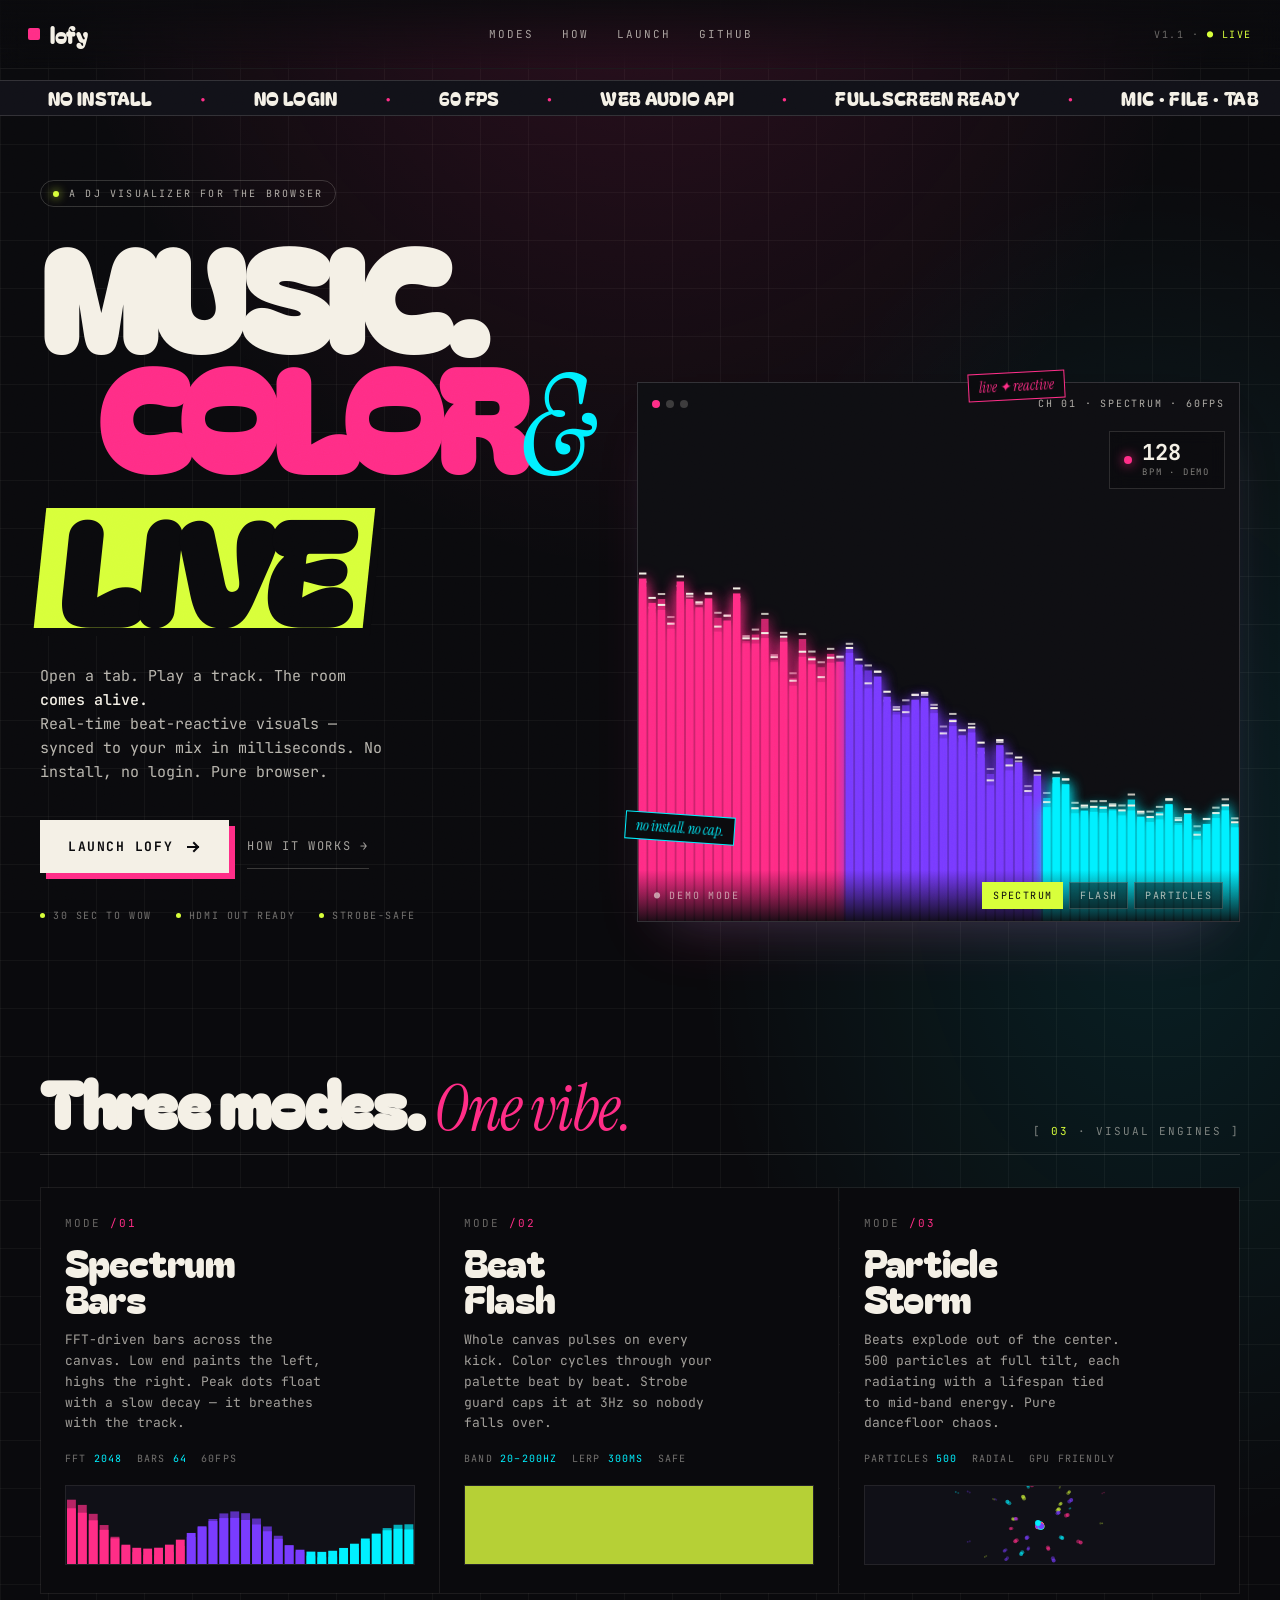
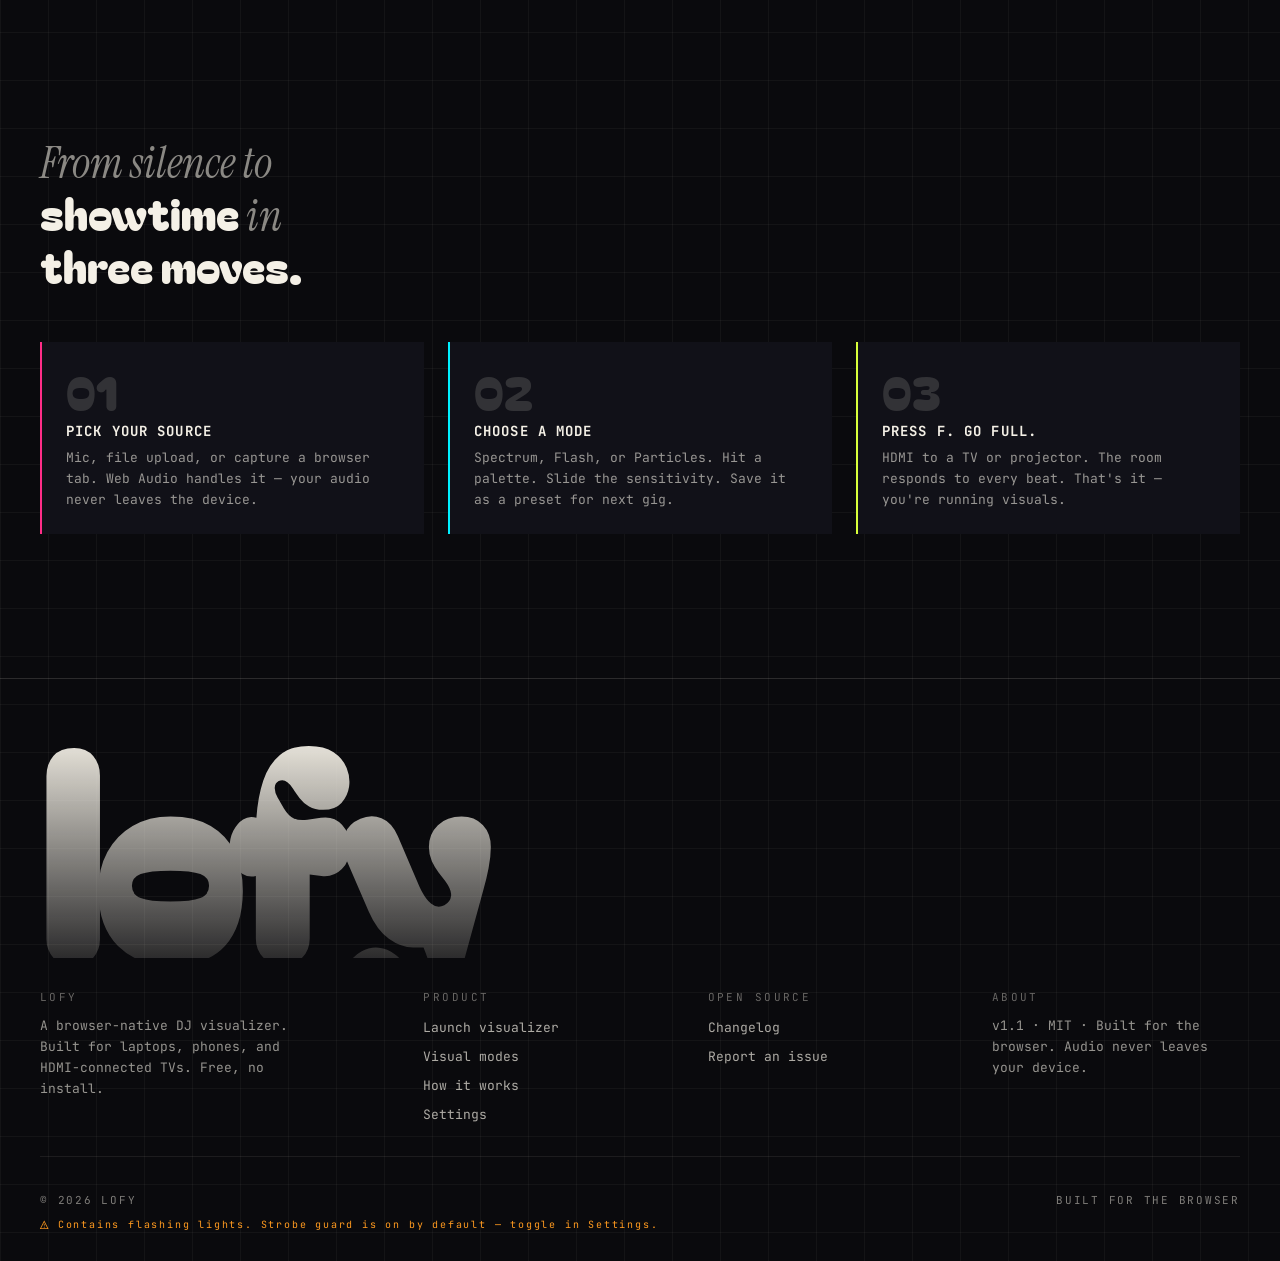
==== index.html @ fedab765 "copy: drop duplicate GitHub repo link from footer The top nav already links to the repo. Footer keep" ====
<!DOCTYPE html>
<html lang="en">
<head>
<meta charset="UTF-8">
<meta name="viewport" content="width=device-width, initial-scale=1.0, viewport-fit=cover">
<title>lofy — Music. Color. Live. · Browser DJ Visualizer</title>
<meta name="description" content="A browser-native DJ visualizer. Real-time beat-reactive visuals — synced to your music in milliseconds. No install, no login.">
<meta name="keywords" content="DJ visualizer, music visualizer, web audio visualizer, beat detection, audio reactive, real-time visuals, fullscreen visualizer, PWA, browser DJ tool, party visuals">
<meta name="author" content="lofy">
<meta name="theme-color" content="#0a0a0d">
<meta name="color-scheme" content="dark">
<meta name="referrer" content="strict-origin-when-cross-origin">

<link rel="canonical" href="https://lofy.vizleo.com/">

<!-- Open Graph -->
<meta property="og:title" content="lofy — Music. Color. Live.">
<meta property="og:description" content="A browser-native DJ visualizer. Real-time beat-reactive visuals — synced to your music in milliseconds. No install, no login.">
<meta property="og:type" content="website">
<meta property="og:url" content="https://lofy.vizleo.com/">
<meta property="og:image" content="https://lofy.vizleo.com/assets/og-image.png">
<meta property="og:image:width" content="1200">
<meta property="og:image:height" content="630">
<meta property="og:image:alt" content="lofy — DJ visualizer for the browser">
<meta property="og:site_name" content="lofy">
<meta property="og:locale" content="en_US">

<!-- Twitter Card -->
<meta name="twitter:card" content="summary_large_image">
<meta name="twitter:title" content="lofy — Music. Color. Live.">
<meta name="twitter:description" content="Browser-native DJ visualizer. Beat-reactive visuals, zero install.">
<meta name="twitter:image" content="https://lofy.vizleo.com/assets/og-image.png">
<meta name="twitter:image:alt" content="lofy — DJ visualizer for the browser">

<!-- iOS PWA -->
<meta name="apple-mobile-web-app-capable" content="yes">
<meta name="apple-mobile-web-app-status-bar-style" content="black-translucent">
<meta name="apple-mobile-web-app-title" content="lofy">
<meta name="format-detection" content="telephone=no">

<!-- Windows / Edge tile -->
<meta name="msapplication-TileColor" content="#0a0a0d">
<meta name="msapplication-config" content="./browserconfig.xml">

<link rel="manifest" href="./manifest.json">
<link rel="icon" type="image/svg+xml" href="./assets/favicon.svg">
<link rel="alternate icon" href="./assets/icon-192.png" type="image/png">
<link rel="apple-touch-icon" href="./assets/icon-192.png">

<link rel="dns-prefetch" href="//fonts.googleapis.com">
<link rel="dns-prefetch" href="//fonts.gstatic.com">
<link rel="preconnect" href="https://fonts.googleapis.com">
<link rel="preconnect" href="https://fonts.gstatic.com" crossorigin>
<link href="https://fonts.googleapis.com/css2?family=Bagel+Fat+One&family=JetBrains+Mono:wght@300;400;500;700&family=Instrument+Serif:ital@0;1&display=swap" rel="stylesheet">

<link rel="stylesheet" href="./css/main.css">
<link rel="stylesheet" href="./css/landing.css">

<script type="application/ld+json">
{
  "@context": "https://schema.org",
  "@type": "WebApplication",
  "name": "lofy",
  "alternateName": "lofy DJ Visualizer",
  "description": "A browser-native DJ visualizer. Real-time beat-reactive visuals synced to your music in milliseconds. No install, no login.",
  "url": "https://lofy.vizleo.com/",
  "applicationCategory": "MultimediaApplication",
  "operatingSystem": "Any (modern browser)",
  "browserRequirements": "Requires JavaScript and Web Audio API. Best in Chrome, Edge, Firefox, Safari.",
  "offers": { "@type": "Offer", "price": "0", "priceCurrency": "USD" },
  "image": "https://lofy.vizleo.com/assets/og-image.png",
  "screenshot": "https://lofy.vizleo.com/assets/og-image.png",
  "featureList": [
    "Real-time beat-reactive visuals",
    "Microphone, file upload, and tab audio capture",
    "Spectrum bars, Beat Flash, and Particle Storm modes",
    "Tap-tempo BPM override",
    "Custom palettes and presets",
    "Strobe safety guard",
    "Fullscreen for HDMI / projector output",
    "Installable as a PWA",
    "Records 30-second clips for sharing"
  ],
  "creator": { "@type": "Organization", "name": "lofy" }
}
</script>
</head>
<body class="landing grain">

<nav aria-label="primary">
  <a href="#top" class="brand" aria-label="lofy home"><span class="brand-dot" aria-hidden="true"></span> lofy</a>
  <div class="nav-links">
    <a href="#modes">Modes</a>
    <a href="#how">How</a>
    <a href="./app.html">Launch</a>
    <a href="https://github.com/amany2301/lofy" target="_blank" rel="noopener" aria-label="lofy on GitHub">GitHub</a>
  </div>
  <div class="nav-meta">v1.1 · <span>● LIVE</span></div>
</nav>
<a id="top" tabindex="-1" aria-hidden="true"></a>

<div class="ticker" aria-hidden="true">
  <div class="ticker-track">
    <span>NO INSTALL</span><span>NO LOGIN</span><span>60 FPS</span><span>WEB AUDIO API</span><span>FULLSCREEN READY</span><span>MIC · FILE · TAB</span><span>FREE FOREVER</span><span>BUILT FOR THE BROWSER</span>
    <span>NO INSTALL</span><span>NO LOGIN</span><span>60 FPS</span><span>WEB AUDIO API</span><span>FULLSCREEN READY</span><span>MIC · FILE · TAB</span><span>FREE FOREVER</span><span>BUILT FOR THE BROWSER</span>
  </div>
</div>

<section class="hero">
  <div class="hero-left">
    <div class="eyebrow reveal d1">A DJ visualizer for the browser</div>
    <h1 class="reveal d2">
      <span class="l-music">MUSIC.</span>
      <span class="l-color">COLOR<em>&amp;</em></span>
      <span class="l-live">LIVE</span>
    </h1>
    <p class="sub reveal d3">
      Open a tab. Play a track. The room <b>comes alive.</b><br>
      Real-time beat-reactive visuals — synced to your mix in milliseconds. No install, no login. Pure browser.
    </p>
    <div class="cta-row reveal d4">
      <a class="btn-primary" href="./app.html">
        Launch lofy
        <svg width="16" height="16" viewBox="0 0 16 16" fill="none" aria-hidden="true"><path d="M3 8h10M9 4l4 4-4 4" stroke="currentColor" stroke-width="2" stroke-linecap="square"/></svg>
      </a>
      <a class="btn-ghost" href="#how">How it works →</a>
    </div>
    <div class="trust-row reveal d5">
      <div>30 sec to wow</div>
      <div>HDMI out ready</div>
      <div>Strobe-safe</div>
    </div>
  </div>

  <div class="hero-right reveal d3">
    <div class="float-tag t1">live ✦ reactive</div>
    <div class="canvas-frame">
      <div class="canvas-chrome">
        <div class="dots"><i></i><i></i><i></i></div>
        <div>CH 01 · SPECTRUM · 60FPS</div>
      </div>
      <div class="bpm-badge">
        <div class="bpm-dot"></div>
        <div>
          <div class="bpm-val" id="bpmVal">128</div>
          <div class="bpm-lbl">BPM · demo</div>
        </div>
      </div>
      <canvas id="heroCanvas"></canvas>
      <div class="canvas-foot">
        <div>● DEMO MODE</div>
        <div class="mode-pills">
          <button class="mode-pill active" data-mode="spectrum">Spectrum</button>
          <button class="mode-pill" data-mode="flash">Flash</button>
          <button class="mode-pill" data-mode="particles">Particles</button>
        </div>
      </div>
    </div>
    <div class="float-tag t2">no install. no cap.</div>
  </div>
</section>

<section class="modes" id="modes">
  <div class="modes-head scroll-in">
    <h2>Three modes. <em>One vibe.</em></h2>
    <div class="count">[ <span>03</span> · VISUAL ENGINES ]</div>
  </div>
  <div class="modes-grid">
    <div class="mode-card scroll-in d1">
      <div class="num">MODE <span>/01</span></div>
      <h3>Spectrum<br>Bars</h3>
      <p>FFT-driven bars across the canvas. Low end paints the left, highs the right. Peak dots float with a slow decay — it breathes with the track.</p>
      <div class="specs"><span>FFT <b>2048</b></span><span>BARS <b>64</b></span><span>60FPS</span></div>
      <div class="vis"><canvas id="vis1"></canvas></div>
    </div>
    <div class="mode-card scroll-in d2">
      <div class="num">MODE <span>/02</span></div>
      <h3>Beat<br>Flash</h3>
      <p>Whole canvas pulses on every kick. Color cycles through your palette beat by beat. Strobe guard caps it at 3Hz so nobody falls over.</p>
      <div class="specs"><span>BAND <b>20–200Hz</b></span><span>LERP <b>300MS</b></span><span>SAFE</span></div>
      <div class="vis"><canvas id="vis2"></canvas></div>
    </div>
    <div class="mode-card scroll-in d3">
      <div class="num">MODE <span>/03</span></div>
      <h3>Particle<br>Storm</h3>
      <p>Beats explode out of the center. 500 particles at full tilt, each radiating with a lifespan tied to mid-band energy. Pure dancefloor chaos.</p>
      <div class="specs"><span>PARTICLES <b>500</b></span><span>RADIAL</span><span>GPU FRIENDLY</span></div>
      <div class="vis"><canvas id="vis3"></canvas></div>
    </div>
  </div>
</section>

<section class="how" id="how">
  <div class="how-head scroll-in">From silence to <b>showtime</b> in <b>three moves.</b></div>
  <div class="steps">
    <div class="step scroll-in d1">
      <div class="step-num">01</div>
      <h4>Pick your source</h4>
      <p>Mic, file upload, or capture a browser tab. Web Audio handles it — your audio never leaves the device.</p>
    </div>
    <div class="step scroll-in d2">
      <div class="step-num">02</div>
      <h4>Choose a mode</h4>
      <p>Spectrum, Flash, or Particles. Hit a palette. Slide the sensitivity. Save it as a preset for next gig.</p>
    </div>
    <div class="step scroll-in d3">
      <div class="step-num">03</div>
      <h4>Press F. Go full.</h4>
      <p>HDMI to a TV or projector. The room responds to every beat. That's it — you're running visuals.</p>
    </div>
  </div>
</section>

<footer class="foot" id="about">
  <div class="foot-mega scroll-in">lofy</div>

  <div class="foot-cols">
    <div class="foot-col">
      <div class="foot-h">lofy</div>
      <p class="foot-p">A browser-native DJ visualizer. Built for laptops, phones, and HDMI-connected TVs. Free, no install.</p>
    </div>
    <div class="foot-col">
      <div class="foot-h">Product</div>
      <ul class="foot-list">
        <li><a href="./app.html">Launch visualizer</a></li>
        <li><a href="#modes">Visual modes</a></li>
        <li><a href="#how">How it works</a></li>
        <li><a href="./app.html?ref=footer">Settings</a></li>
      </ul>
    </div>
    <div class="foot-col">
      <div class="foot-h">Open Source</div>
      <ul class="foot-list">
        <li><a href="https://github.com/amany2301/lofy/commits/main" target="_blank" rel="noopener">Changelog</a></li>
        <li><a href="https://github.com/amany2301/lofy/issues" target="_blank" rel="noopener">Report an issue</a></li>
      </ul>
    </div>
    <div class="foot-col">
      <div class="foot-h">About</div>
      <p class="foot-p">v1.1 · <a href="https://github.com/amany2301/lofy/blob/main/LICENSE" target="_blank" rel="noopener">MIT</a> · Built for the browser. Audio never leaves your device.</p>
    </div>
  </div>

  <div class="foot-row">
    <div>© 2026 lofy</div>
    <div>BUILT FOR THE BROWSER</div>
  </div>
  <div class="strobe">Contains flashing lights. Strobe guard is on by default — toggle in Settings.</div>
</footer>

<script src="./js/landing.js"></script>
<script>
  if ('serviceWorker' in navigator) {
    window.addEventListener('load', () => navigator.serviceWorker.register('./sw.js').catch(()=>{}));
  }
</script>
</body>
</html>
---- css/main.css ----
/* lofy — shared variables, reset, typography */
:root{
  --ink:#0a0a0d;
  --ink-2:#111118;
  --ink-3:#16161f;
  --paper:#f4f0e6;
  --paper-dim:rgba(244,240,230,.65);
  --paper-faint:rgba(244,240,230,.4);
  --magenta:#ff2d87;
  --cyan:#00f0ff;
  --acid:#d8ff3a;
  --amber:#ff9a1f;
  --violet:#7a3cff;
  --grid: rgba(255,255,255,.04);
  --hairline: rgba(244,240,230,.14);
  --hairline-soft: rgba(244,240,230,.08);
}

*{margin:0;padding:0;box-sizing:border-box}
html,body{
  background:var(--ink);
  color:var(--paper);
  font-family:'JetBrains Mono',ui-monospace,SFMono-Regular,Menlo,monospace;
  -webkit-font-smoothing:antialiased;
  text-rendering:optimizeLegibility;
}
html{
  overflow-x:hidden;
  scroll-behavior:smooth;
  scroll-padding-top:96px;      /* offset for fixed nav */
}
/* Custom scrollbar — slim, on-brand */
::-webkit-scrollbar{width:10px;height:10px}
::-webkit-scrollbar-track{background:transparent}
::-webkit-scrollbar-thumb{background:rgba(244,240,230,.12);border-radius:0}
::-webkit-scrollbar-thumb:hover{background:var(--magenta)}
html{scrollbar-color:rgba(244,240,230,.18) transparent;scrollbar-width:thin}

@media (prefers-reduced-motion: reduce){
  html{scroll-behavior:auto}
  .reveal,.scroll-in{opacity:1!important;transform:none!important;animation:none!important;transition:none!important}
  .controls,.topbar,.toast,.sheet,.overlay,.toggle,.pill{transition:none!important;animation:none!important}
  .brand-dot,.bpm-dot{animation:none!important}
}

/* Focus rings — keyboard-only, never on mouse click */
:focus{outline:none}
button:focus-visible,
a:focus-visible,
input:focus-visible,
[role="switch"]:focus-visible,
[role="button"]:focus-visible,
.pill:focus-visible,
.icon-btn:focus-visible,
.swatch:focus-visible,
.swatch-add:focus-visible,
.toggle:focus-visible,
.slider:focus-visible{
  outline:2px solid var(--cyan);
  outline-offset:2px;
  box-shadow:0 0 0 4px rgba(0,240,255,0.18);
}

/* Toggle micro-animation */
@keyframes togglePop{0%{transform:scale(1)}40%{transform:scale(1.08)}100%{transform:scale(1)}}
.toggle.pop{animation:togglePop .2s cubic-bezier(.2,.7,.2,1)}
body{min-height:100vh;position:relative;overflow-x:hidden}
button{font:inherit;color:inherit;background:none;border:none;cursor:pointer}
a{color:inherit;text-decoration:none}
input,select{font:inherit;color:inherit}
img,svg{display:block;max-width:100%}

/* Grain overlay — film texture */
.grain::before{
  content:"";position:fixed;inset:0;pointer-events:none;z-index:100;opacity:.07;mix-blend-mode:overlay;
  background-image:url("data:image/svg+xml;utf8,<svg xmlns='http://www.w3.org/2000/svg' width='180' height='180'><filter id='n'><feTurbulence type='fractalNoise' baseFrequency='0.9' numOctaves='2' stitchTiles='stitch'/></filter><rect width='100%25' height='100%25' filter='url(%23n)'/></svg>");
}

/* Reveal anim */
.reveal{opacity:0;transform:translateY(20px);animation:up .9s cubic-bezier(.2,.7,.2,1) forwards}
.reveal.d1{animation-delay:.1s}
.reveal.d2{animation-delay:.25s}
.reveal.d3{animation-delay:.4s}
.reveal.d4{animation-delay:.55s}
.reveal.d5{animation-delay:.7s}
@keyframes up{to{opacity:1;transform:translateY(0)}}

@keyframes pulse{0%,100%{transform:scale(1);opacity:1}50%{transform:scale(1.4);opacity:.6;box-shadow:0 0 20px var(--magenta)}}

/* Scroll-triggered reveal — opacity + slight rise. JS toggles .in. */
.scroll-in{
  opacity:0;transform:translateY(28px);
  transition:opacity .7s cubic-bezier(.22,.65,.2,1), transform .7s cubic-bezier(.22,.65,.2,1);
  will-change:opacity, transform;
}
.scroll-in.in{opacity:1;transform:translateY(0)}
.scroll-in.d1{transition-delay:.05s}
.scroll-in.d2{transition-delay:.12s}
.scroll-in.d3{transition-delay:.2s}

.sr-only{position:absolute;width:1px;height:1px;padding:0;margin:-1px;overflow:hidden;clip:rect(0,0,0,0);white-space:nowrap;border:0}
---- css/landing.css ----
/* lofy — landing page */
body.landing{
  background-image:
    radial-gradient(ellipse 80% 50% at 50% -10%, rgba(255,45,135,.18), transparent 60%),
    radial-gradient(ellipse 60% 40% at 90% 30%, rgba(0,240,255,.10), transparent 60%),
    linear-gradient(var(--grid) 1px, transparent 1px),
    linear-gradient(90deg, var(--grid) 1px, transparent 1px);
  background-size: 100% 100%, 100% 100%, 48px 48px, 48px 48px;
}

/* NAV */
nav{
  position:fixed;top:0;left:0;right:0;z-index:50;
  display:flex;align-items:center;justify-content:space-between;
  padding:18px 28px;
  backdrop-filter:blur(12px);
  background:linear-gradient(180deg, rgba(10,10,13,.85), rgba(10,10,13,0));
  border-bottom:1px solid rgba(255,255,255,.06);
}
.brand{display:flex;align-items:center;gap:10px;font-family:'Bagel Fat One',serif;font-size:22px;letter-spacing:-.02em}
.brand-dot{width:12px;height:12px;background:var(--magenta);border-radius:2px;animation:pulse 1.2s ease-in-out infinite}
.nav-links{display:flex;gap:28px;font-size:11px;letter-spacing:.18em;text-transform:uppercase;color:var(--paper-dim)}
.nav-links a{transition:color .2s}
.nav-links a:hover{color:var(--cyan)}
.nav-meta{font-size:10px;letter-spacing:.15em;color:var(--paper-faint);text-transform:uppercase}
.nav-meta span{color:var(--acid)}
@media (max-width:760px){ .nav-links,.nav-meta{display:none} }

/* TICKER */
.ticker{
  position:relative;margin-top:80px;
  border-top:1px solid var(--hairline);
  border-bottom:1px solid var(--hairline);
  overflow:hidden;background:var(--ink-2);
  height:36px;display:flex;align-items:center;
}
.ticker-track{display:flex;gap:48px;animation:scroll 38s linear infinite;white-space:nowrap;padding-left:48px}
.ticker-track span{font-family:'Bagel Fat One',serif;font-size:18px;letter-spacing:.02em;color:var(--paper);display:flex;align-items:center;gap:48px}
.ticker-track span::after{content:"●";color:var(--magenta);font-size:8px}
@keyframes scroll{from{transform:translateX(0)}to{transform:translateX(-50%)}}

/* HERO */
.hero{
  display:grid;grid-template-columns: 1fr 1.1fr;gap:48px;
  padding:64px 40px 32px;max-width:1440px;margin:0 auto;
  align-items:end;position:relative;
}
@media (max-width:960px){ .hero{grid-template-columns:1fr;padding:36px 22px 24px} }

.hero-left{position:relative;z-index:2}
.eyebrow{
  display:inline-flex;align-items:center;gap:10px;
  padding:6px 12px;border:1px solid rgba(244,240,230,.18);
  border-radius:999px;font-size:10px;letter-spacing:.22em;
  text-transform:uppercase;color:rgba(244,240,230,.7);
  margin-bottom:28px;
}
.eyebrow::before{content:"";width:6px;height:6px;border-radius:50%;background:var(--acid);box-shadow:0 0 10px var(--acid)}
h1{
  font-family:'Bagel Fat One',serif;
  font-size:clamp(64px, 11vw, 168px);
  line-height:.85;letter-spacing:-.04em;color:var(--paper);
}
h1 .l-music{display:block}
h1 .l-color{display:block;color:var(--magenta);transform:translateX(.4em)}
h1 .l-color em{font-family:'Instrument Serif',serif;font-style:italic;font-weight:400;color:var(--cyan);letter-spacing:-.02em}
h1 .l-live{
  display:inline-block;background:var(--acid);color:var(--ink);
  padding:0 .15em;transform:skew(-6deg);
  box-shadow:8px 8px 0 var(--ink);margin-top:.15em;
}
.sub{margin-top:36px;font-size:15px;line-height:1.6;max-width:38ch;color:rgba(244,240,230,.75)}
.sub b{color:var(--paper);font-weight:500}

.cta-row{display:flex;align-items:center;gap:18px;margin-top:36px;flex-wrap:wrap}
.btn-primary{
  position:relative;display:inline-flex;align-items:center;gap:12px;
  padding:18px 28px;background:var(--paper);color:var(--ink);
  font-weight:700;font-size:13px;letter-spacing:.12em;text-transform:uppercase;
  transition:transform .15s ease, box-shadow .15s ease;
  box-shadow:6px 6px 0 var(--magenta);
}
.btn-primary:hover{transform:translate(-2px,-2px);box-shadow:10px 10px 0 var(--magenta)}
.btn-primary:active{transform:translate(2px,2px);box-shadow:2px 2px 0 var(--magenta)}
.btn-primary svg{transition:transform .2s}
.btn-primary:hover svg{transform:translateX(4px)}

.btn-ghost{
  display:inline-flex;align-items:center;gap:8px;
  color:rgba(244,240,230,.65);font-size:12px;letter-spacing:.14em;text-transform:uppercase;
  padding:14px 0;border-bottom:1px solid rgba(244,240,230,.2);
  transition:color .2s, border-color .2s;
}
.btn-ghost:hover{color:var(--cyan);border-bottom-color:var(--cyan)}

.trust-row{display:flex;gap:24px;margin-top:36px;flex-wrap:wrap;font-size:10px;letter-spacing:.16em;text-transform:uppercase;color:rgba(244,240,230,.45)}
.trust-row div{display:flex;align-items:center;gap:8px}
.trust-row div::before{content:"";width:5px;height:5px;background:var(--acid);border-radius:50%}

/* HERO CANVAS */
.hero-right{position:relative;height:540px}
@media (max-width:960px){ .hero-right{height:380px;margin-top:24px} }
.canvas-frame{
  position:relative;width:100%;height:100%;
  background:var(--ink-2);border:1px solid var(--hairline);overflow:hidden;
  box-shadow:0 30px 60px -30px rgba(255,45,135,.25), 0 20px 50px -30px rgba(0,240,255,.18);
  transition:box-shadow .4s ease, transform .4s ease;
}
.canvas-frame:hover{
  box-shadow:0 40px 80px -30px rgba(255,45,135,.45), 0 30px 70px -30px rgba(0,240,255,.32);
  transform:translateY(-3px);
}
.canvas-frame canvas{position:absolute;inset:0;width:100%;height:100%;display:block}
.canvas-chrome{
  position:absolute;top:14px;left:14px;right:14px;display:flex;justify-content:space-between;align-items:center;z-index:3;
  font-size:10px;letter-spacing:.18em;text-transform:uppercase;color:rgba(244,240,230,.7);pointer-events:none;
}
.canvas-chrome .dots{display:flex;gap:6px}
.canvas-chrome .dots i{width:8px;height:8px;border-radius:50%;background:rgba(244,240,230,.2)}
.canvas-chrome .dots i:first-child{background:var(--magenta)}
.bpm-badge{
  position:absolute;top:48px;right:14px;z-index:3;
  background:rgba(10,10,13,.7);backdrop-filter:blur(8px);
  padding:10px 14px;border:1px solid var(--hairline);
  display:flex;align-items:center;gap:10px;
}
.bpm-badge .bpm-dot{width:8px;height:8px;border-radius:50%;background:var(--magenta);box-shadow:0 0 12px var(--magenta);animation:pulse 1s ease-in-out infinite}
.bpm-badge .bpm-val{font-size:22px;font-weight:700;color:var(--paper);line-height:1}
.bpm-badge .bpm-lbl{font-size:9px;letter-spacing:.2em;color:rgba(244,240,230,.5);text-transform:uppercase;margin-top:2px}

.canvas-foot{
  position:absolute;bottom:0;left:0;right:0;z-index:3;
  display:flex;justify-content:space-between;align-items:center;
  padding:12px 16px;
  background:linear-gradient(0deg, rgba(10,10,13,.92), rgba(10,10,13,0));
  font-size:10px;letter-spacing:.18em;text-transform:uppercase;color:rgba(244,240,230,.6);
}
.mode-pills{display:flex;gap:6px;pointer-events:auto}
.mode-pill{
  padding:6px 10px;border:1px solid rgba(244,240,230,.18);
  background:rgba(10,10,13,.5);color:rgba(244,240,230,.7);
  font-size:10px;letter-spacing:.14em;text-transform:uppercase;
  transition:all .15s ease;
}
.mode-pill:hover{color:var(--paper);border-color:rgba(244,240,230,.4)}
.mode-pill.active{background:var(--acid);color:var(--ink);border-color:var(--acid)}

.float-tag{
  position:absolute;font-family:'Instrument Serif',serif;font-style:italic;
  color:var(--paper);font-size:14px;background:var(--ink);padding:4px 10px;
  border:1px solid var(--magenta);transform:rotate(-3deg);
  z-index:4;pointer-events:none;
}
.float-tag.t1{top:-10px;left:55%;color:var(--magenta);border-color:var(--magenta)}
.float-tag.t2{bottom:80px;left:-12px;color:var(--cyan);border-color:var(--cyan);transform:rotate(4deg)}

/* MODES */
.modes{margin-top:120px;padding:0 40px;max-width:1440px;margin-left:auto;margin-right:auto}
@media (max-width:760px){ .modes{padding:0 22px;margin-top:80px} }
.modes-head{
  display:flex;justify-content:space-between;align-items:flex-end;
  margin-bottom:32px;border-bottom:1px solid var(--hairline);padding-bottom:16px;
}
.modes-head h2{font-family:'Bagel Fat One',serif;font-size:clamp(36px,5vw,64px);line-height:.9;color:var(--paper);letter-spacing:-.02em}
.modes-head h2 em{font-family:'Instrument Serif',serif;font-style:italic;color:var(--magenta);font-weight:400}
.modes-head .count{font-size:11px;letter-spacing:.18em;text-transform:uppercase;color:rgba(244,240,230,.5)}
.modes-head .count span{color:var(--acid)}

.modes-grid{display:grid;grid-template-columns:repeat(3,1fr);gap:0;border:1px solid var(--hairline-soft)}
@media (max-width:880px){ .modes-grid{grid-template-columns:1fr} }
.mode-card{
  padding:28px 24px;border-right:1px solid var(--hairline-soft);
  position:relative;overflow:hidden;background:var(--ink);
  transition:background .2s;min-height:340px;display:flex;flex-direction:column;
}
.mode-card:last-child{border-right:none}
@media (max-width:880px){ .mode-card{border-right:none;border-bottom:1px solid var(--hairline-soft)} .mode-card:last-child{border-bottom:none} }
.mode-card:hover{background:var(--ink-2)}
.mode-card .num{font-size:11px;letter-spacing:.18em;color:rgba(244,240,230,.4)}
.mode-card .num span{color:var(--magenta)}
.mode-card h3{font-family:'Bagel Fat One',serif;font-weight:400;font-size:38px;line-height:.95;letter-spacing:-.02em;margin-top:14px;color:var(--paper)}
.mode-card p{margin-top:14px;font-size:13px;line-height:1.6;color:rgba(244,240,230,.65);max-width:32ch;flex:1}
.mode-card .specs{display:flex;gap:14px;margin-top:18px;flex-wrap:wrap;font-size:10px;letter-spacing:.12em;text-transform:uppercase;color:rgba(244,240,230,.45)}
.mode-card .specs b{color:var(--cyan);font-weight:400}
.mode-card .vis{height:80px;margin-top:20px;position:relative;overflow:hidden;background:var(--ink-2);border:1px solid var(--hairline-soft)}
.mode-card canvas{width:100%;height:100%;display:block}

/* HOW */
.how{margin-top:80px;padding:64px 40px;max-width:1440px;margin-left:auto;margin-right:auto;position:relative}
@media (max-width:760px){ .how{padding:48px 22px;margin-top:64px} }
.how-head{
  font-family:'Instrument Serif',serif;font-style:italic;font-weight:400;
  font-size:clamp(28px,3.4vw,44px);
  color:rgba(244,240,230,.55);max-width:18ch;line-height:1.15;margin-bottom:48px;
}
.how-head b{font-style:normal;font-family:'Bagel Fat One',serif;color:var(--paper);font-weight:400}
.steps{display:grid;grid-template-columns:repeat(3,1fr);gap:24px}
@media (max-width:760px){ .steps{grid-template-columns:1fr} }
.step{padding:24px;border-left:2px solid var(--magenta);background:var(--ink-2)}
.step:nth-child(2){border-left-color:var(--cyan)}
.step:nth-child(3){border-left-color:var(--acid)}
.step .step-num{font-family:'Bagel Fat One',serif;font-size:48px;line-height:1;color:rgba(244,240,230,.15)}
.step h4{font-size:14px;font-weight:700;letter-spacing:.08em;text-transform:uppercase;color:var(--paper);margin-top:8px}
.step p{font-size:13px;line-height:1.6;color:rgba(244,240,230,.6);margin-top:8px}

/* FOOT */
.foot{margin-top:80px;padding:48px 40px 28px;border-top:1px solid var(--hairline);max-width:1440px;margin-left:auto;margin-right:auto}
@media (max-width:760px){ .foot{padding:36px 22px 22px} }
.foot-cols{
  display:grid;grid-template-columns:1.4fr 1fr 1fr 1fr;gap:36px;
  margin:32px 0 36px;padding-bottom:32px;border-bottom:1px solid var(--hairline-soft);
}
@media (max-width:880px){ .foot-cols{grid-template-columns:1fr 1fr;gap:24px} }
@media (max-width:520px){ .foot-cols{grid-template-columns:1fr} }
.foot-h{font-size:11px;letter-spacing:.22em;text-transform:uppercase;color:var(--paper-faint);margin-bottom:12px}
.foot-p{font-size:13px;line-height:1.6;color:rgba(244,240,230,.6);max-width:32ch}
.foot-list{list-style:none;display:flex;flex-direction:column;gap:8px}
.foot-list a{font-size:13px;color:rgba(244,240,230,.7);transition:color .15s ease}
.foot-list a:hover{color:var(--cyan)}
.foot-mega{
  font-family:'Bagel Fat One',serif;font-size:clamp(72px,22vw,300px);
  line-height:.82;letter-spacing:-.05em;
  background:linear-gradient(180deg, var(--paper) 0%, rgba(244,240,230,.15) 100%);
  -webkit-background-clip:text;background-clip:text;-webkit-text-fill-color:transparent;
  margin-bottom:24px;
}
.foot-row{display:flex;justify-content:space-between;align-items:center;flex-wrap:wrap;gap:16px;font-size:11px;letter-spacing:.16em;text-transform:uppercase;color:rgba(244,240,230,.5)}
.foot-row a{color:rgba(244,240,230,.5);transition:color .2s}
.foot-row a:hover{color:var(--cyan)}
.strobe{color:var(--amber);font-size:10px;letter-spacing:.18em;margin-top:8px;display:flex;align-items:center;gap:8px}
.strobe::before{content:"⚠";font-size:14px}
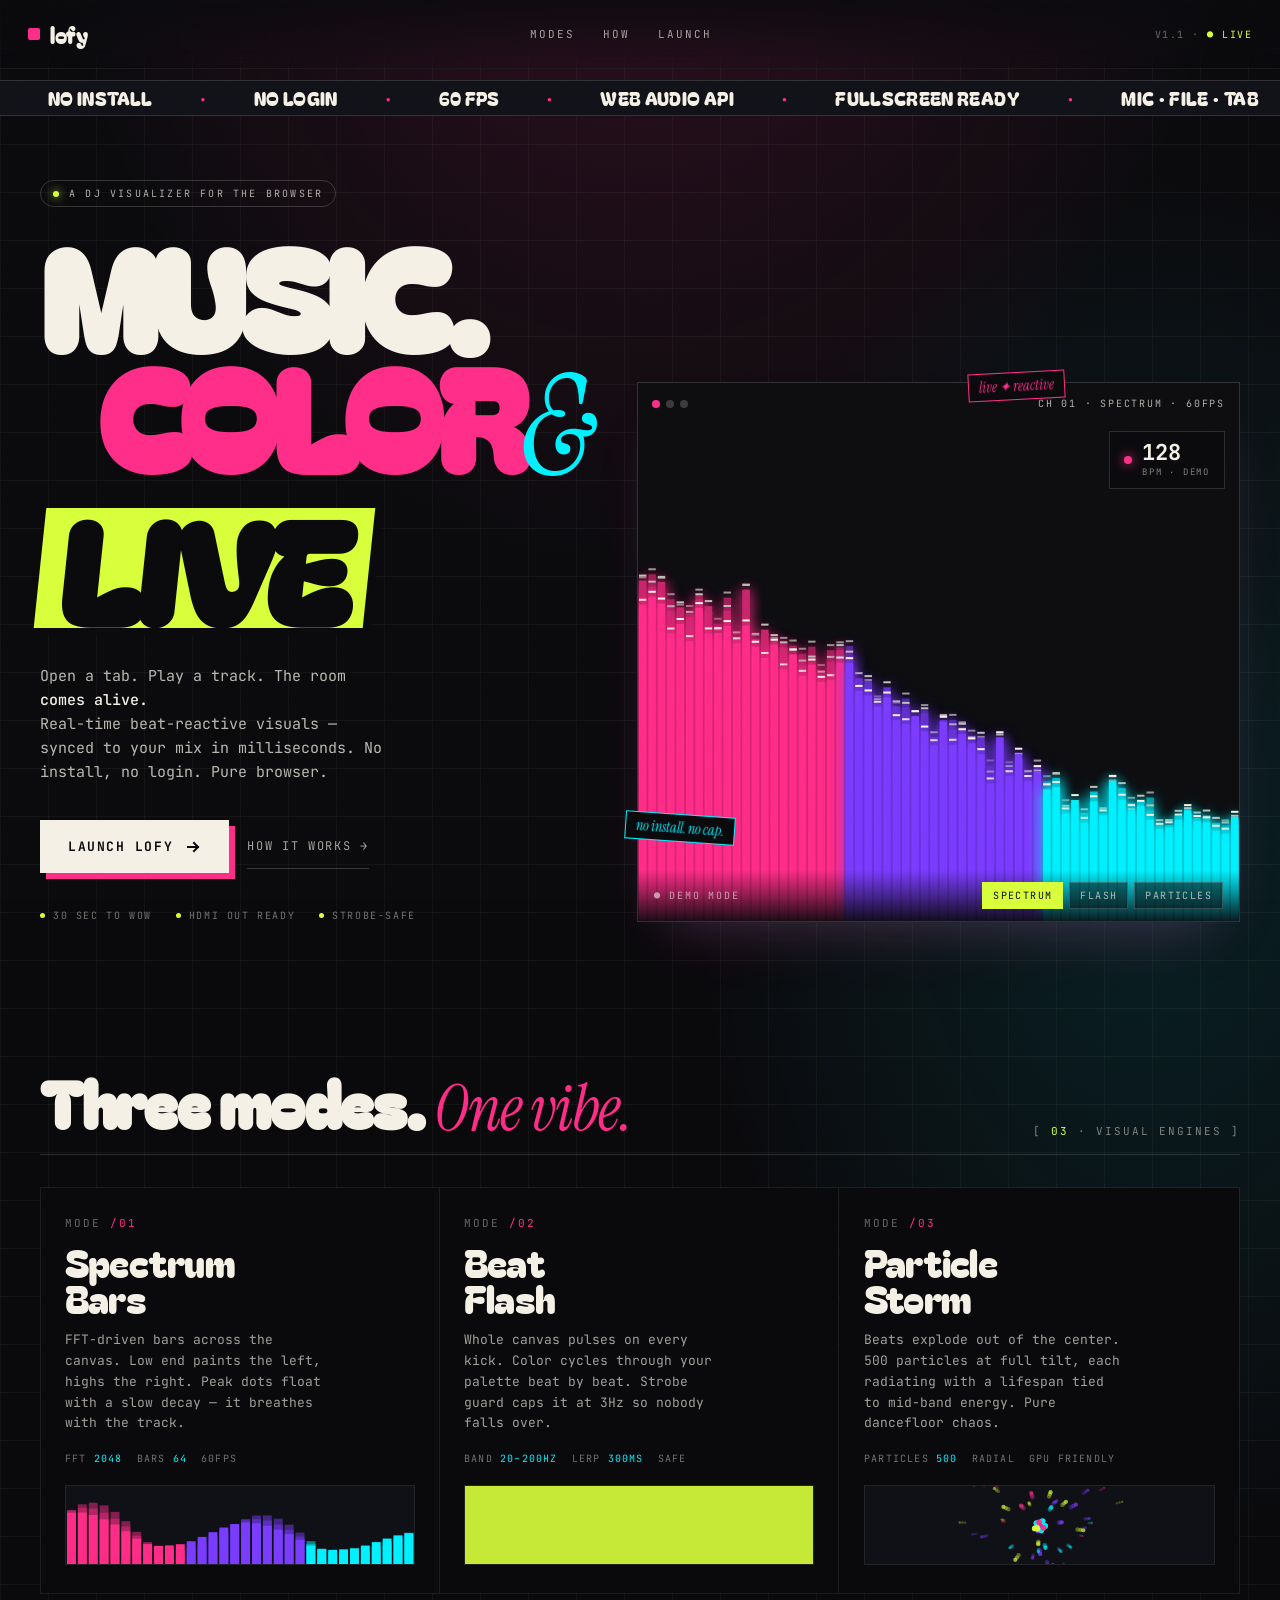
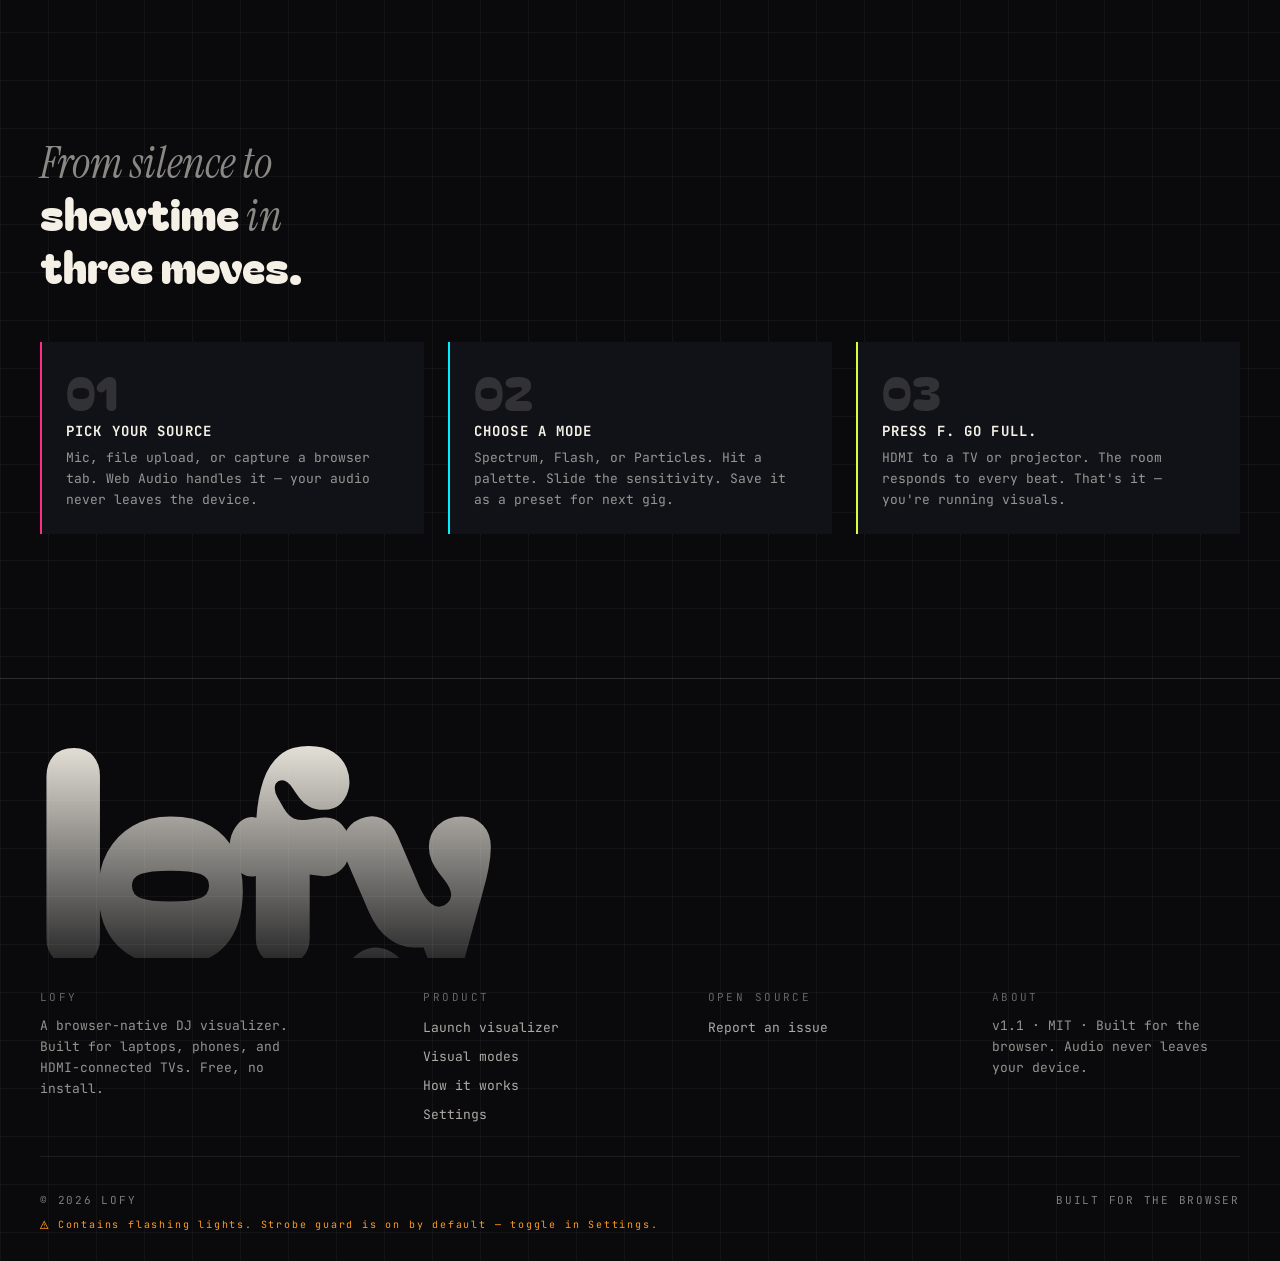
==== commit 2b5d0c04: "copy: remove top-nav GitHub link and footer Changelog Co-Authored-By: Claude Opus 4.7 <noreply@anthr" ====
--- a/index.html
+++ b/index.html
@@ -93,7 +93,6 @@
     <a href="#modes">Modes</a>
     <a href="#how">How</a>
     <a href="./app.html">Launch</a>
-    <a href="https://github.com/amany2301/lofy" target="_blank" rel="noopener" aria-label="lofy on GitHub">GitHub</a>
   </div>
   <div class="nav-meta">v1.1 · <span>● LIVE</span></div>
 </nav>
@@ -231,7 +230,6 @@
     <div class="foot-col">
       <div class="foot-h">Open Source</div>
       <ul class="foot-list">
-        <li><a href="https://github.com/amany2301/lofy/commits/main" target="_blank" rel="noopener">Changelog</a></li>
         <li><a href="https://github.com/amany2301/lofy/issues" target="_blank" rel="noopener">Report an issue</a></li>
       </ul>
     </div>
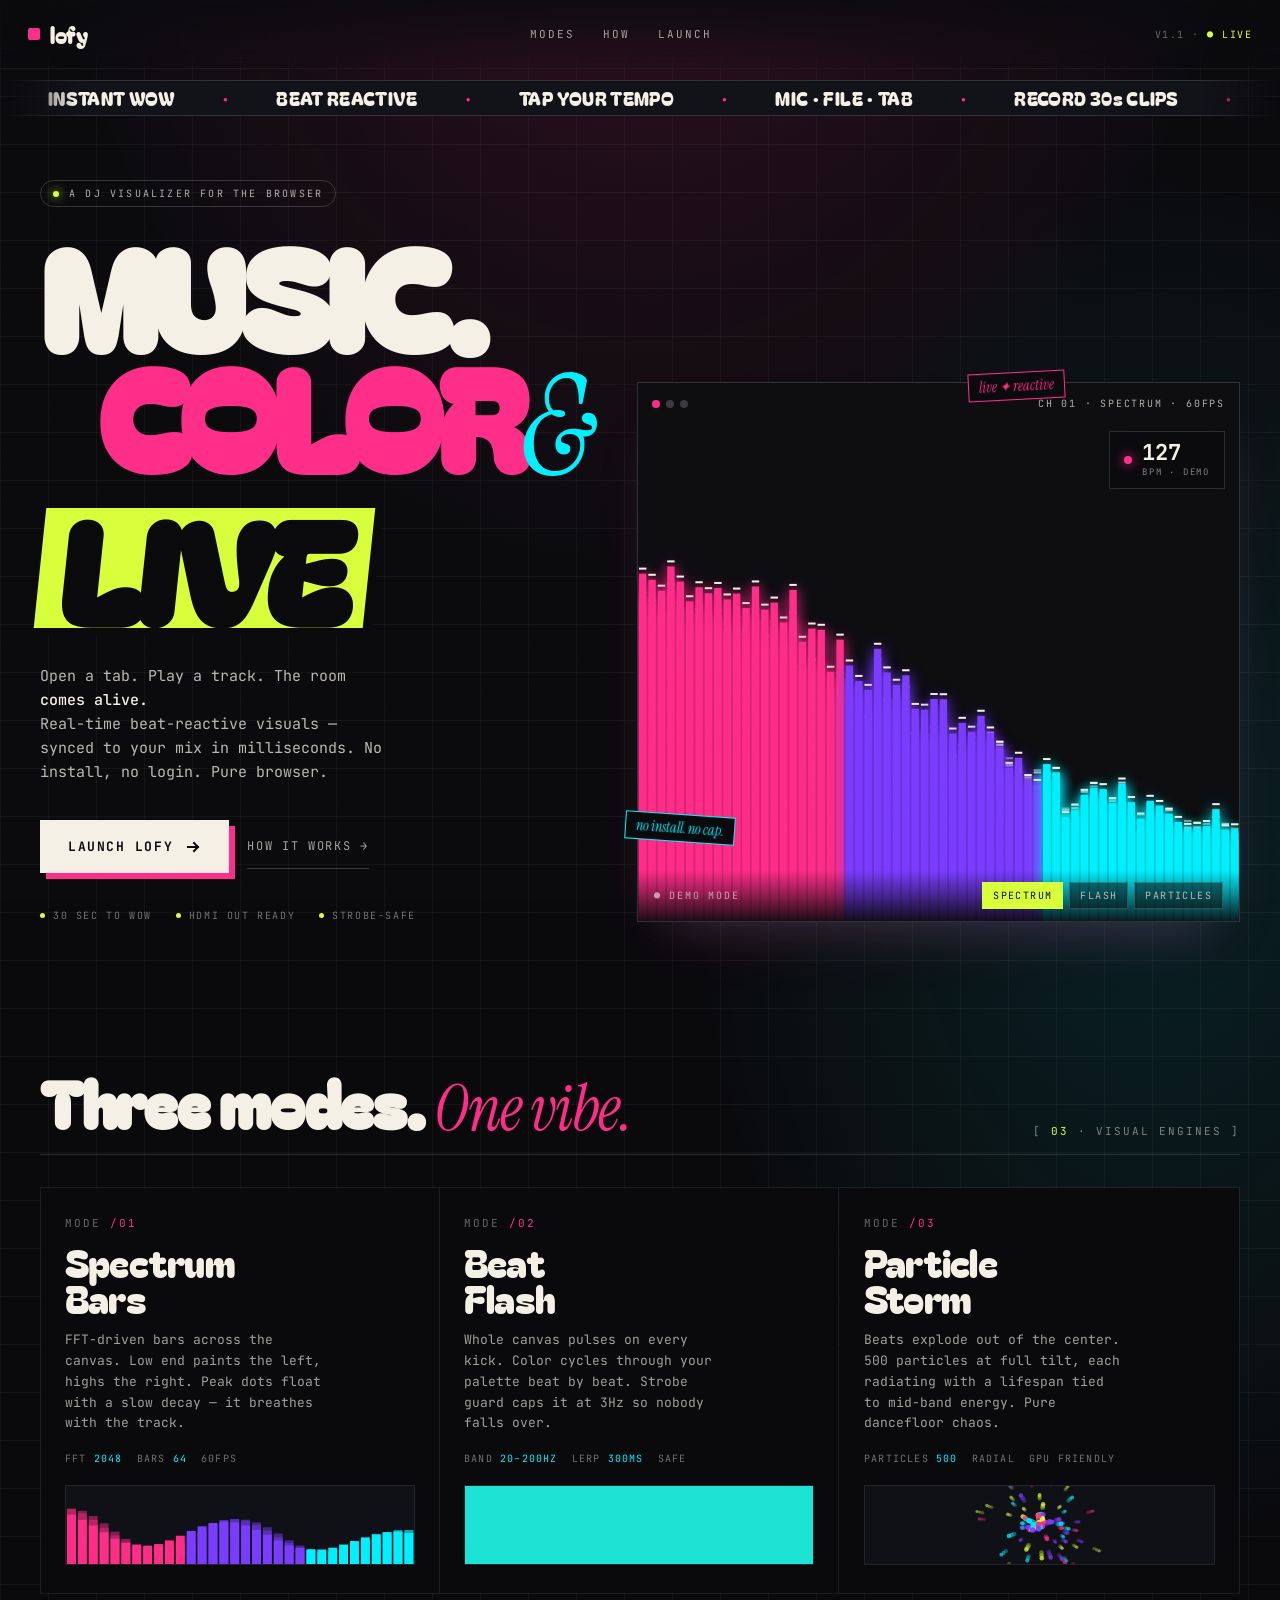
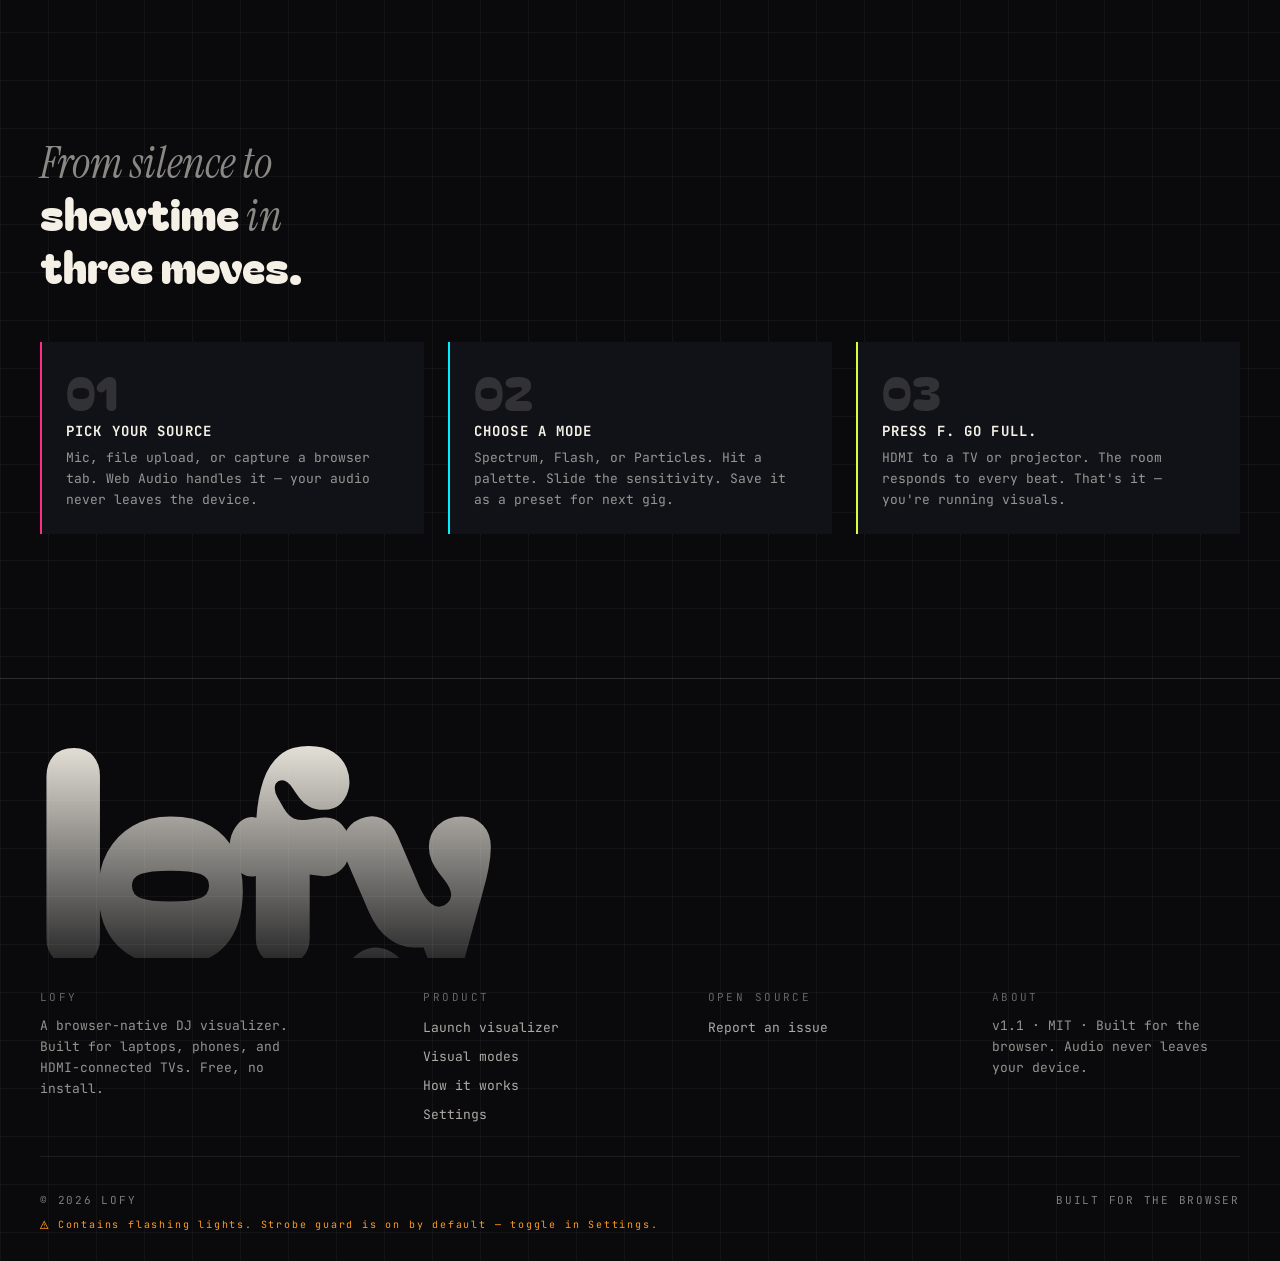
==== commit 5df0523d: "copy: rewrite ticker for benefits not jargon Replaced dev-speak (WEB AUDIO API, 60 FPS, BUILT FOR TH" ====
--- a/index.html
+++ b/index.html
@@ -100,8 +100,8 @@
 
 <div class="ticker" aria-hidden="true">
   <div class="ticker-track">
-    <span>NO INSTALL</span><span>NO LOGIN</span><span>60 FPS</span><span>WEB AUDIO API</span><span>FULLSCREEN READY</span><span>MIC · FILE · TAB</span><span>FREE FOREVER</span><span>BUILT FOR THE BROWSER</span>
-    <span>NO INSTALL</span><span>NO LOGIN</span><span>60 FPS</span><span>WEB AUDIO API</span><span>FULLSCREEN READY</span><span>MIC · FILE · TAB</span><span>FREE FOREVER</span><span>BUILT FOR THE BROWSER</span>
+    <span>INSTANT WOW</span><span>BEAT REACTIVE</span><span>TAP YOUR TEMPO</span><span>MIC · FILE · TAB</span><span>RECORD 30s CLIPS</span><span>PLUG INTO A TV</span><span>RAINBOW STROBE</span><span>FREE FOREVER</span><span>NO INSTALL</span><span>NO LOGIN</span>
+    <span>INSTANT WOW</span><span>BEAT REACTIVE</span><span>TAP YOUR TEMPO</span><span>MIC · FILE · TAB</span><span>RECORD 30s CLIPS</span><span>PLUG INTO A TV</span><span>RAINBOW STROBE</span><span>FREE FOREVER</span><span>NO INSTALL</span><span>NO LOGIN</span>
   </div>
 </div>
 
--- a/css/landing.css
+++ b/css/landing.css
@@ -33,6 +33,10 @@
   border-bottom:1px solid var(--hairline);
   overflow:hidden;background:var(--ink-2);
   height:36px;display:flex;align-items:center;
+  /* Fade edges so partial words at the left/right look intentional,
+     not like random glitches. */
+  -webkit-mask-image: linear-gradient(to right, transparent 0%, black 6%, black 94%, transparent 100%);
+          mask-image: linear-gradient(to right, transparent 0%, black 6%, black 94%, transparent 100%);
 }
 .ticker-track{display:flex;gap:48px;animation:scroll 38s linear infinite;white-space:nowrap;padding-left:48px}
 .ticker-track span{font-family:'Bagel Fat One',serif;font-size:18px;letter-spacing:.02em;color:var(--paper);display:flex;align-items:center;gap:48px}
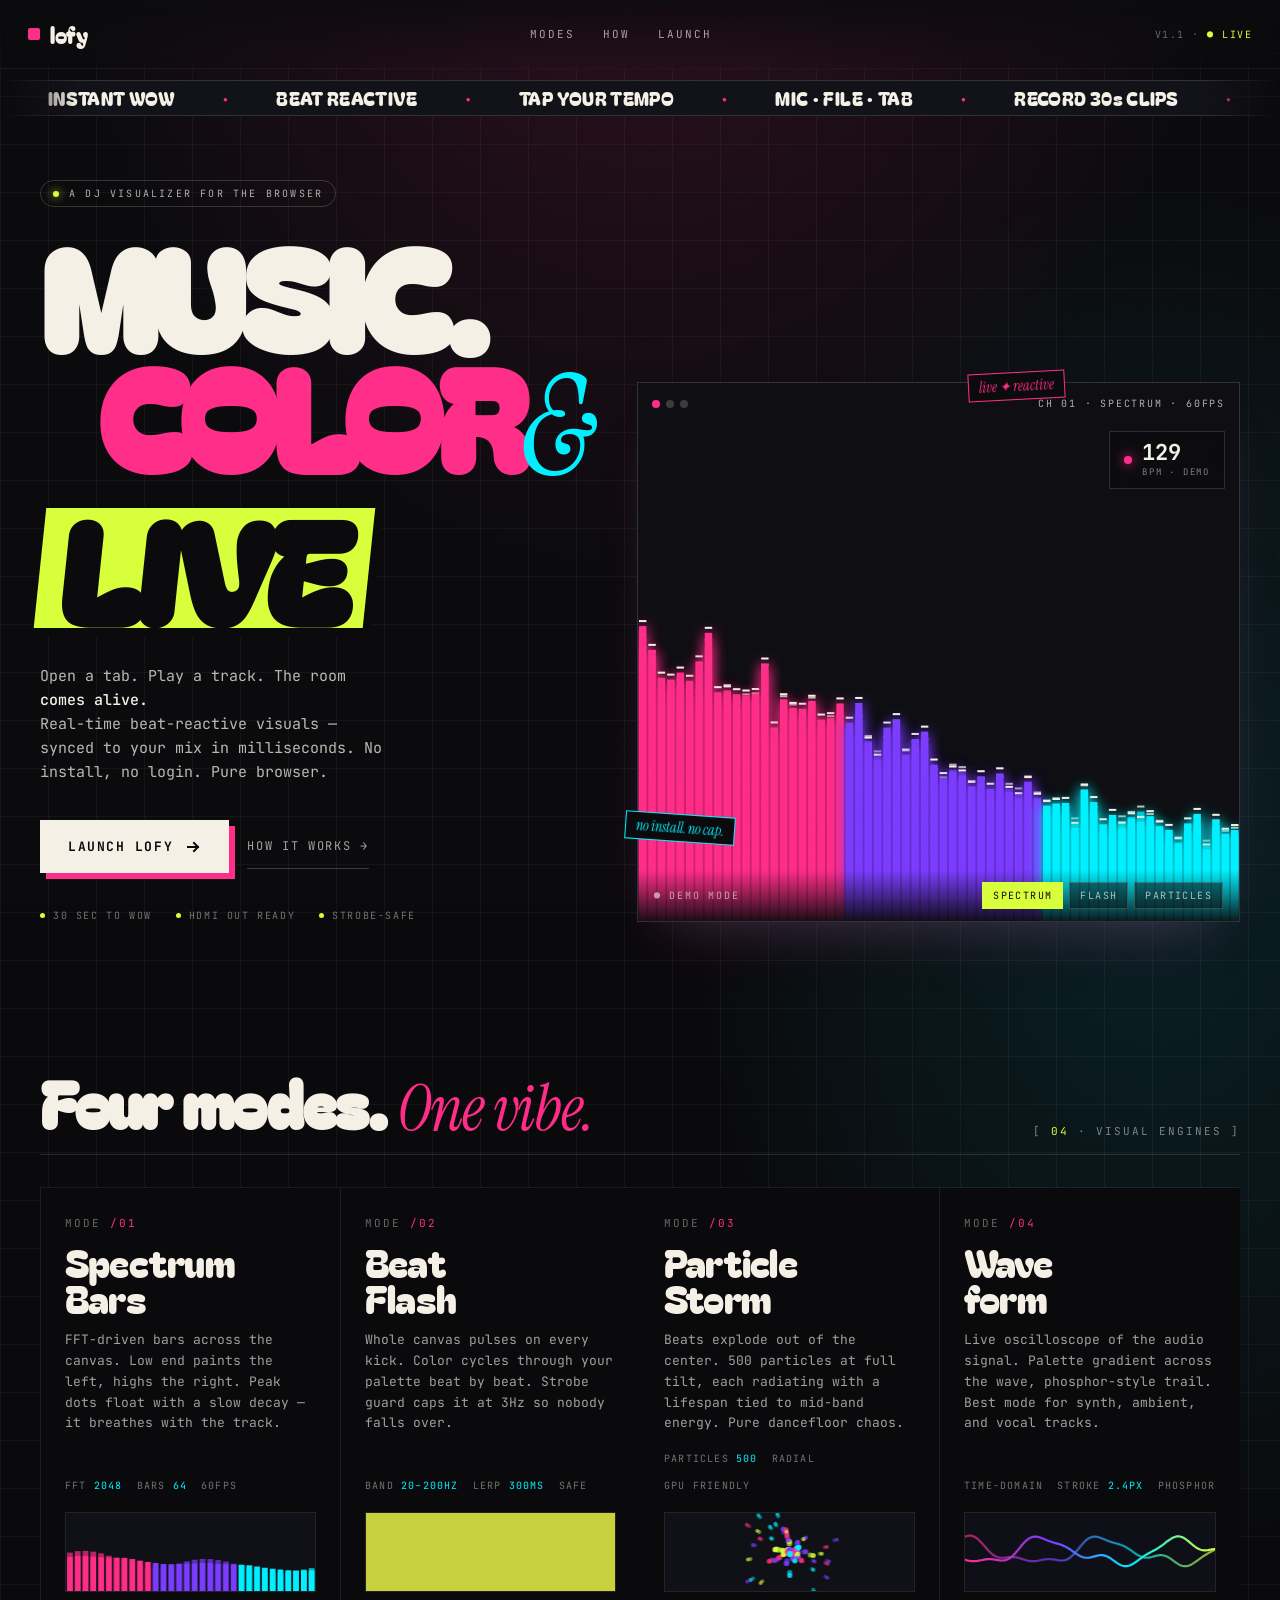
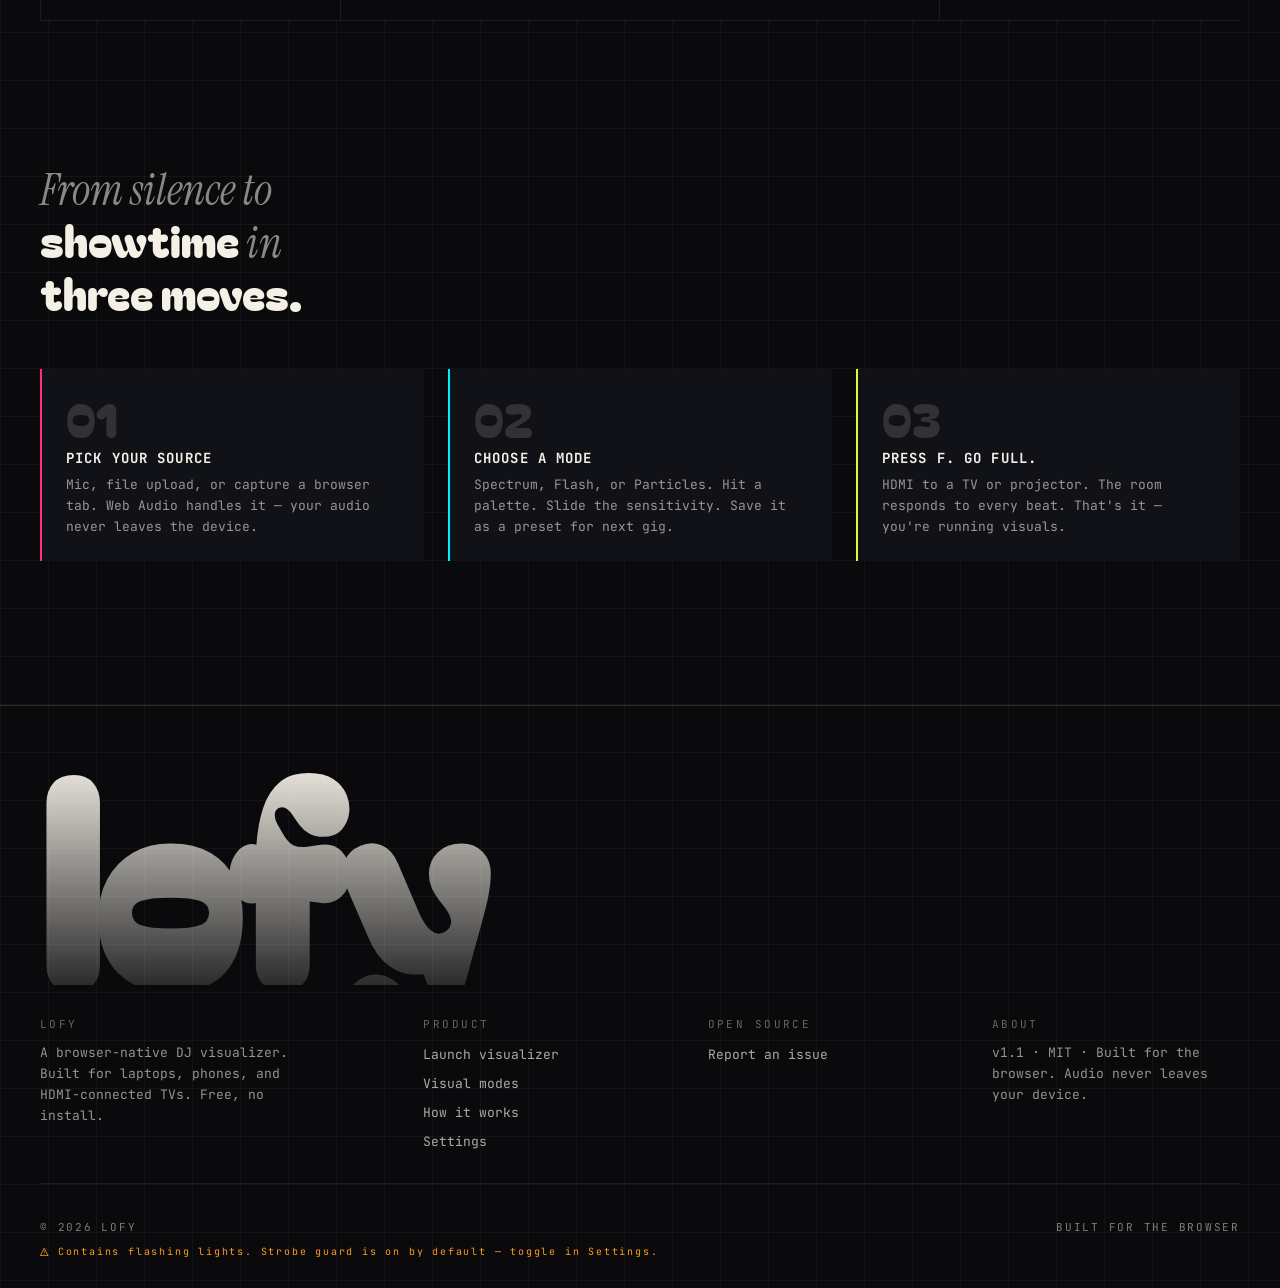
==== commit 0255fe42: "v1.3 — Waveform mode + first-impression polish + safety + README Ten focused changes across four the" ====
--- a/index.html
+++ b/index.html
@@ -161,8 +161,8 @@
 
 <section class="modes" id="modes">
   <div class="modes-head scroll-in">
-    <h2>Three modes. <em>One vibe.</em></h2>
-    <div class="count">[ <span>03</span> · VISUAL ENGINES ]</div>
+    <h2>Four modes. <em>One vibe.</em></h2>
+    <div class="count">[ <span>04</span> · VISUAL ENGINES ]</div>
   </div>
   <div class="modes-grid">
     <div class="mode-card scroll-in d1">
@@ -185,6 +185,13 @@
       <p>Beats explode out of the center. 500 particles at full tilt, each radiating with a lifespan tied to mid-band energy. Pure dancefloor chaos.</p>
       <div class="specs"><span>PARTICLES <b>500</b></span><span>RADIAL</span><span>GPU FRIENDLY</span></div>
       <div class="vis"><canvas id="vis3"></canvas></div>
+    </div>
+    <div class="mode-card scroll-in d3">
+      <div class="num">MODE <span>/04</span></div>
+      <h3>Wave<br>form</h3>
+      <p>Live oscilloscope of the audio signal. Palette gradient across the wave, phosphor-style trail. Best mode for synth, ambient, and vocal tracks.</p>
+      <div class="specs"><span>TIME-DOMAIN</span><span>STROKE <b>2.4PX</b></span><span>PHOSPHOR</span></div>
+      <div class="vis"><canvas id="vis4"></canvas></div>
     </div>
   </div>
 </section>
--- a/css/landing.css
+++ b/css/landing.css
@@ -170,8 +170,9 @@
 .modes-head .count{font-size:11px;letter-spacing:.18em;text-transform:uppercase;color:rgba(244,240,230,.5)}
 .modes-head .count span{color:var(--acid)}
 
-.modes-grid{display:grid;grid-template-columns:repeat(3,1fr);gap:0;border:1px solid var(--hairline-soft)}
-@media (max-width:880px){ .modes-grid{grid-template-columns:1fr} }
+.modes-grid{display:grid;grid-template-columns:repeat(4,1fr);gap:0;border:1px solid var(--hairline-soft)}
+@media (max-width:1180px){ .modes-grid{grid-template-columns:repeat(2,1fr)} }
+@media (max-width:560px){ .modes-grid{grid-template-columns:1fr} }
 .mode-card{
   padding:28px 24px;border-right:1px solid var(--hairline-soft);
   position:relative;overflow:hidden;background:var(--ink);
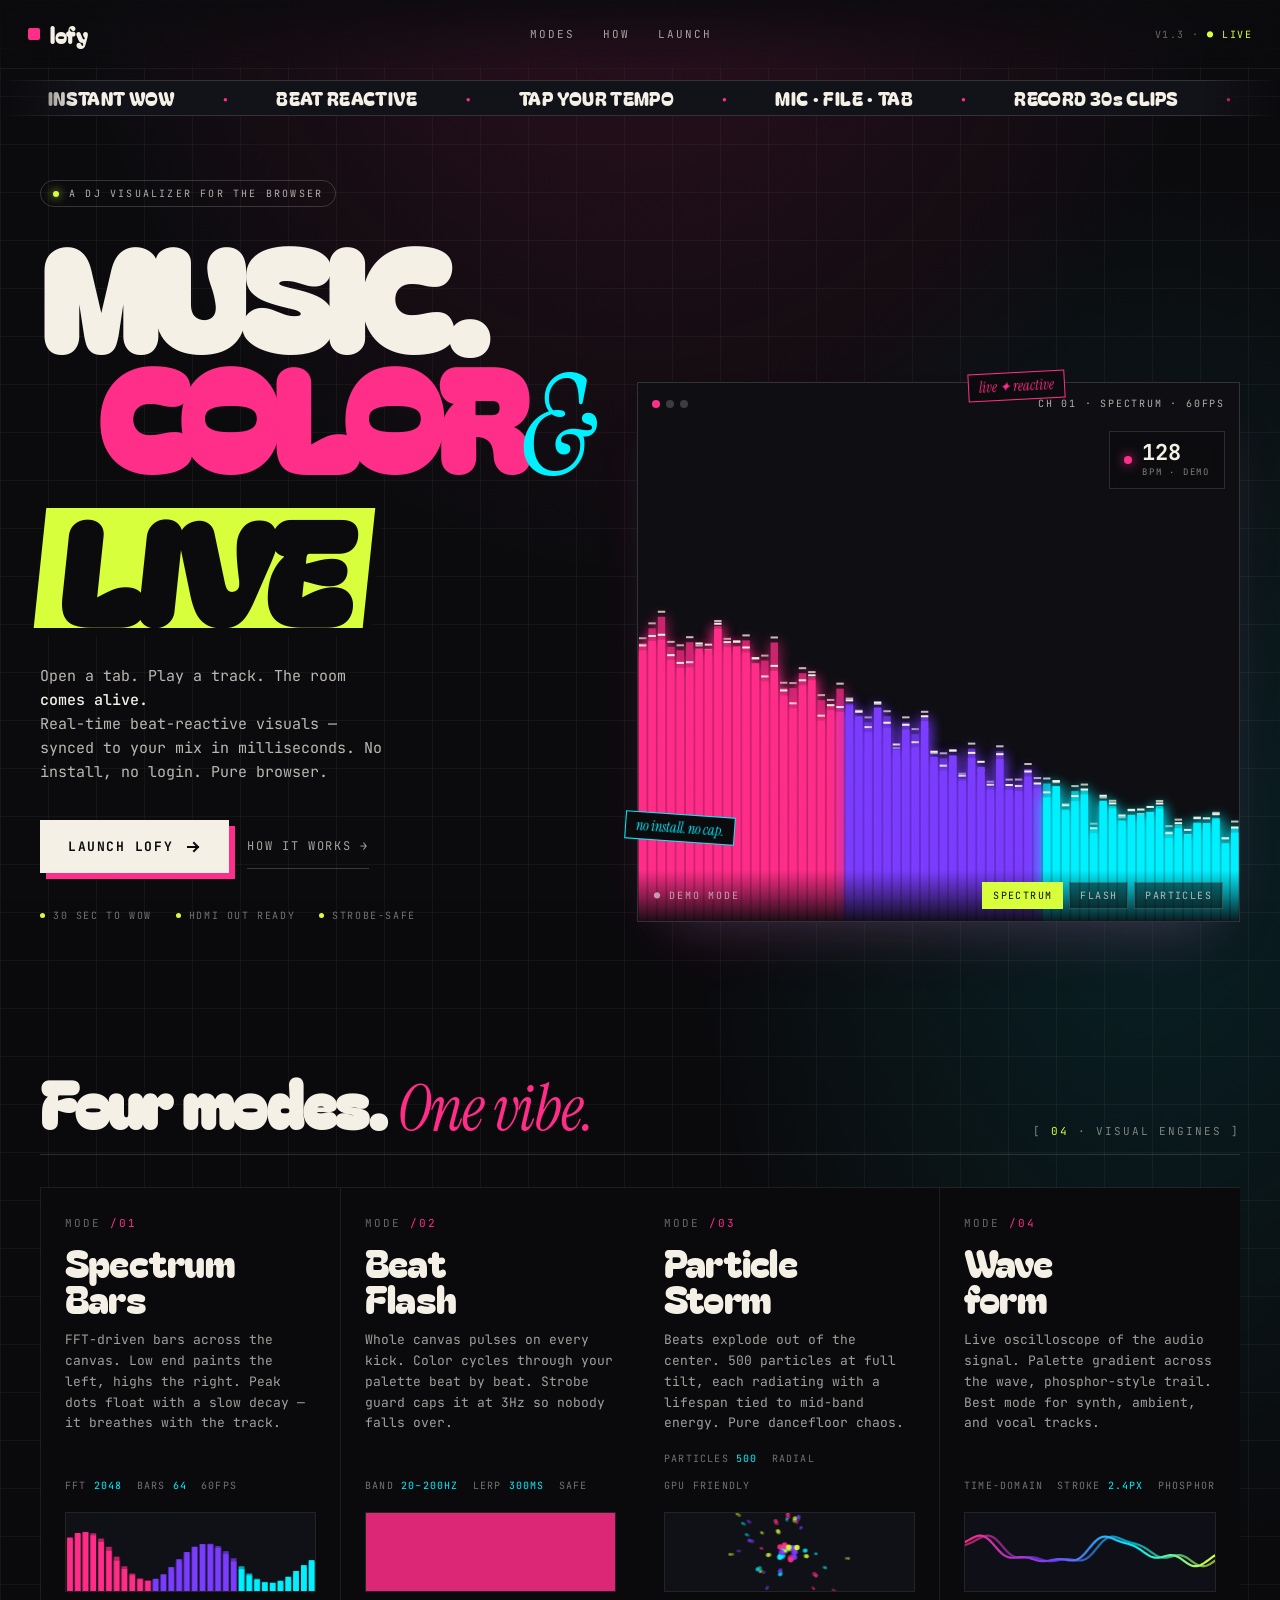
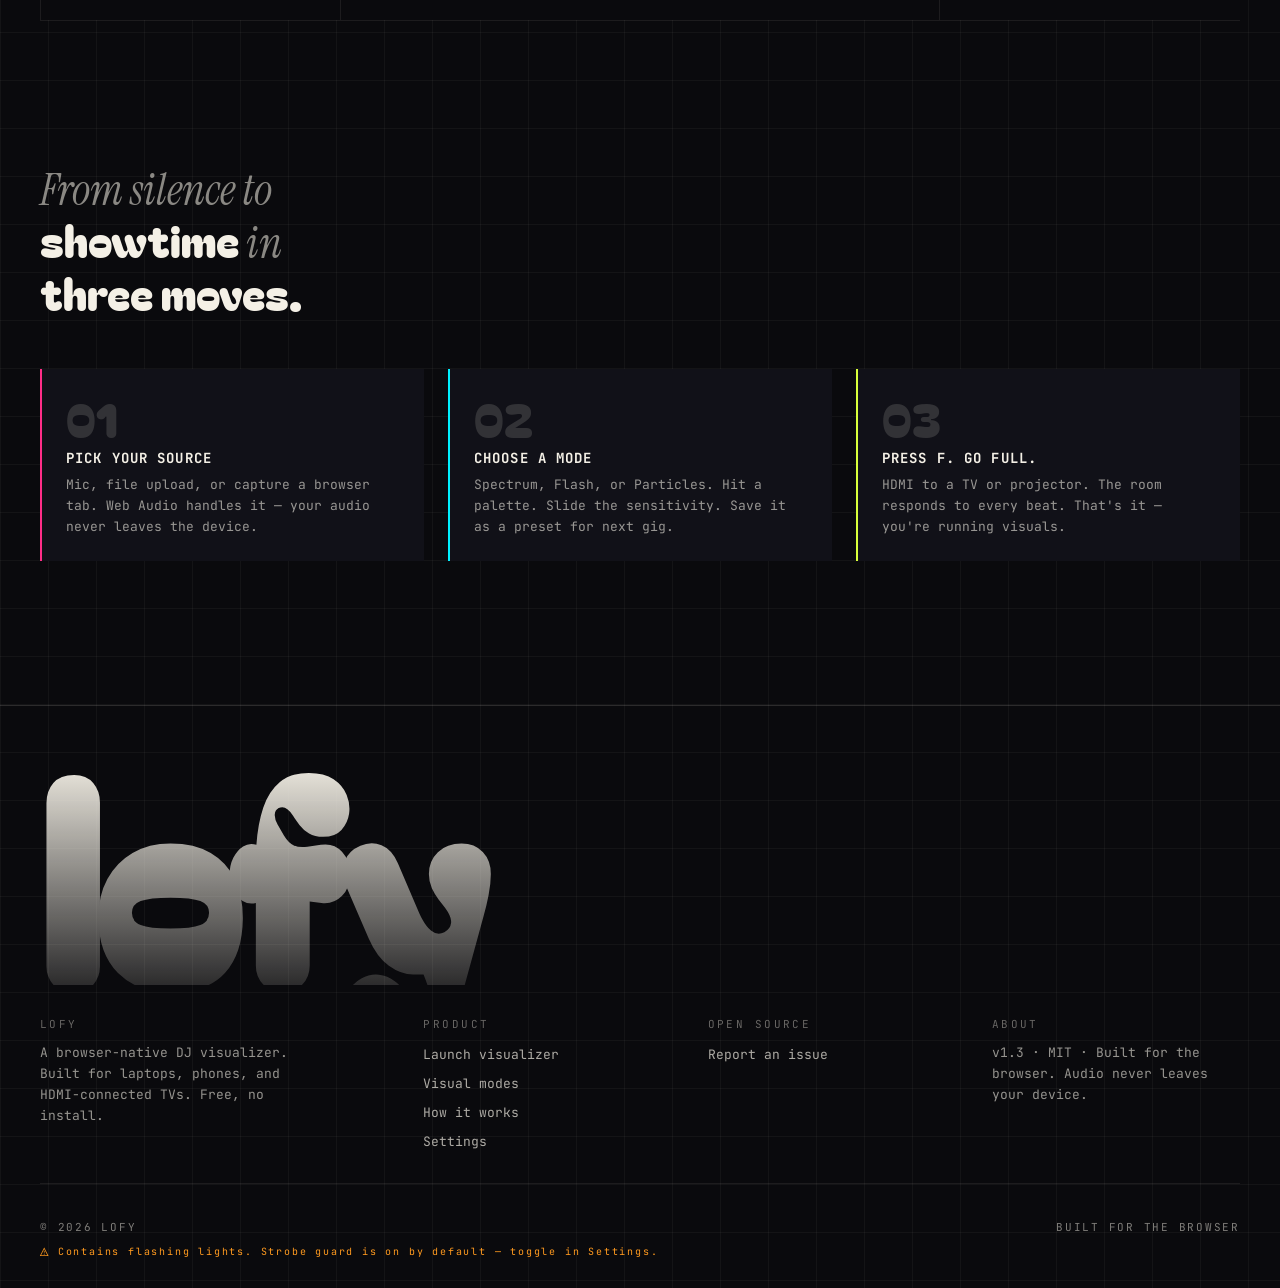
==== commit 82d1befc: "copy: bump landing version chip from v1.1 to v1.3 Stale text in two spots — the nav chip and the foo" ====
--- a/index.html
+++ b/index.html
@@ -94,7 +94,7 @@
     <a href="#how">How</a>
     <a href="./app.html">Launch</a>
   </div>
-  <div class="nav-meta">v1.1 · <span>● LIVE</span></div>
+  <div class="nav-meta">v1.3 · <span>● LIVE</span></div>
 </nav>
 <a id="top" tabindex="-1" aria-hidden="true"></a>
 
@@ -242,7 +242,7 @@
     </div>
     <div class="foot-col">
       <div class="foot-h">About</div>
-      <p class="foot-p">v1.1 · <a href="https://github.com/amany2301/lofy/blob/main/LICENSE" target="_blank" rel="noopener">MIT</a> · Built for the browser. Audio never leaves your device.</p>
+      <p class="foot-p">v1.3 · <a href="https://github.com/amany2301/lofy/blob/main/LICENSE" target="_blank" rel="noopener">MIT</a> · Built for the browser. Audio never leaves your device.</p>
     </div>
   </div>
 
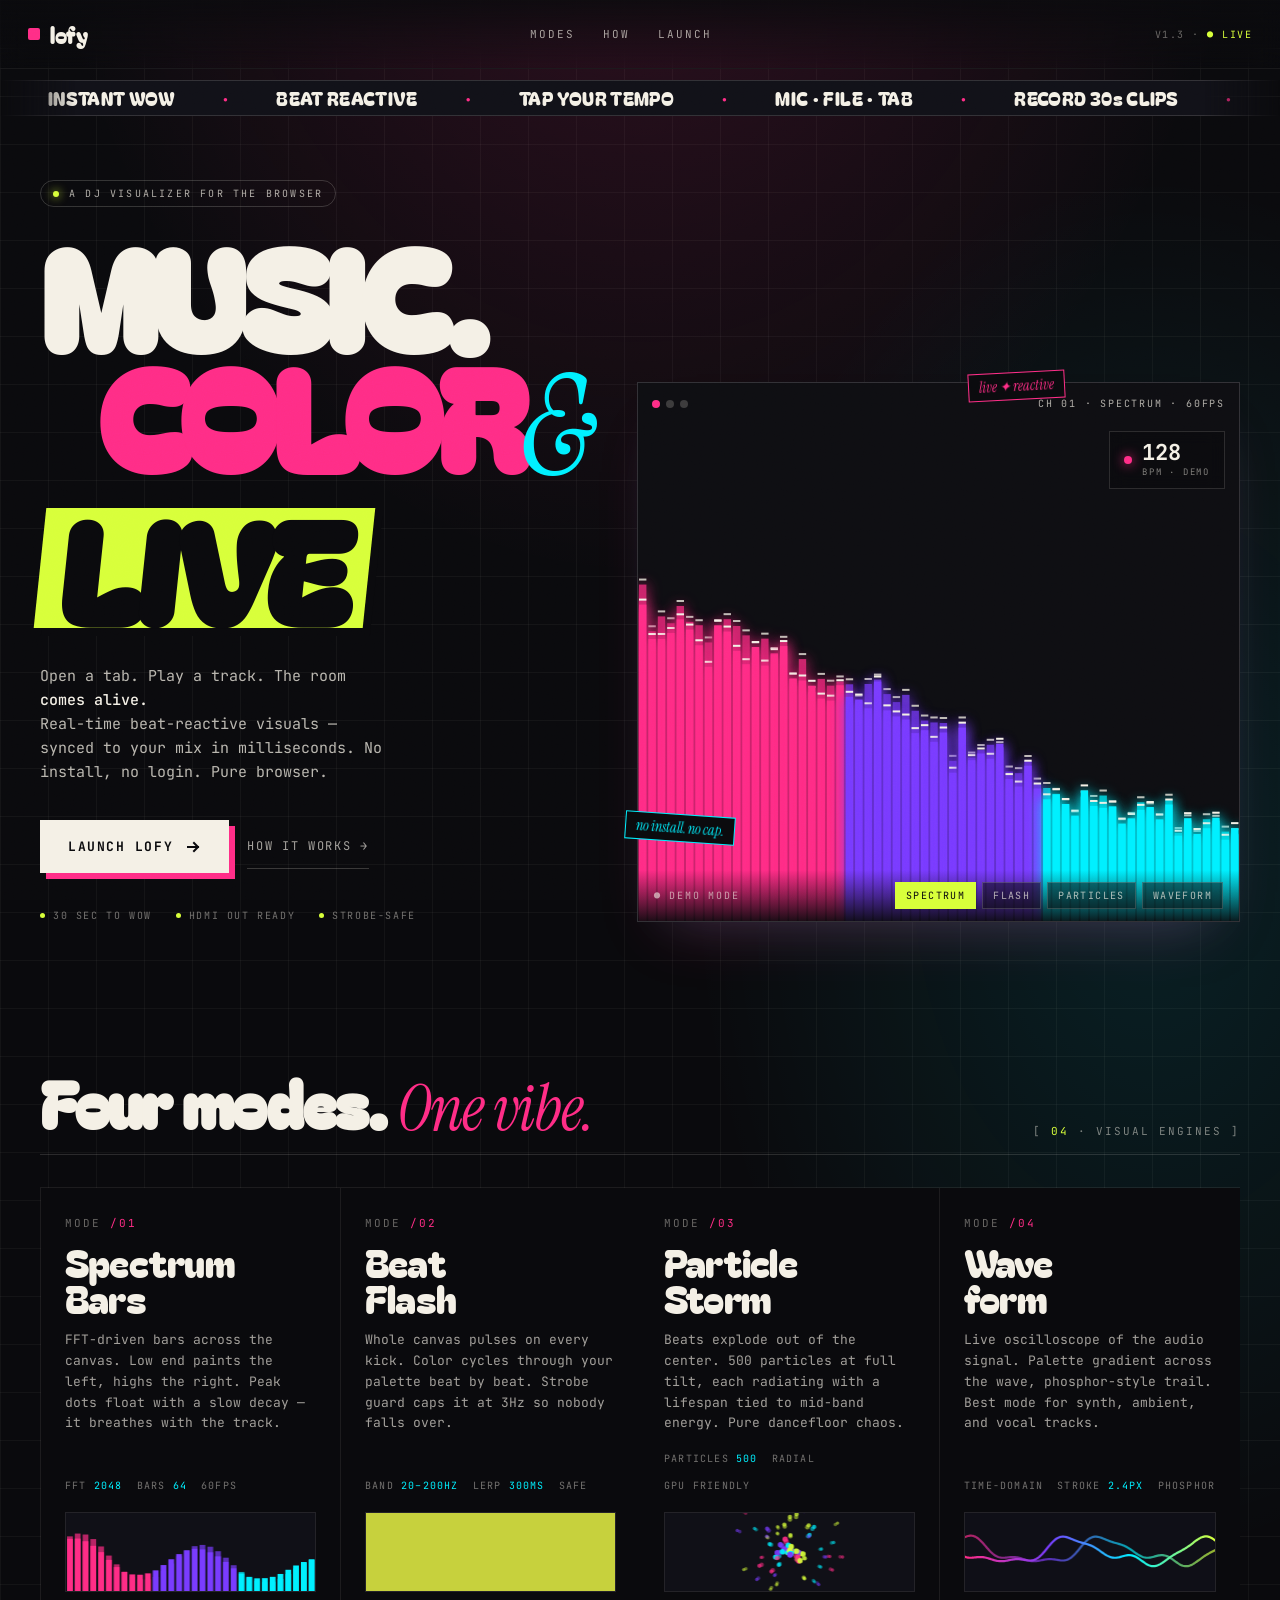
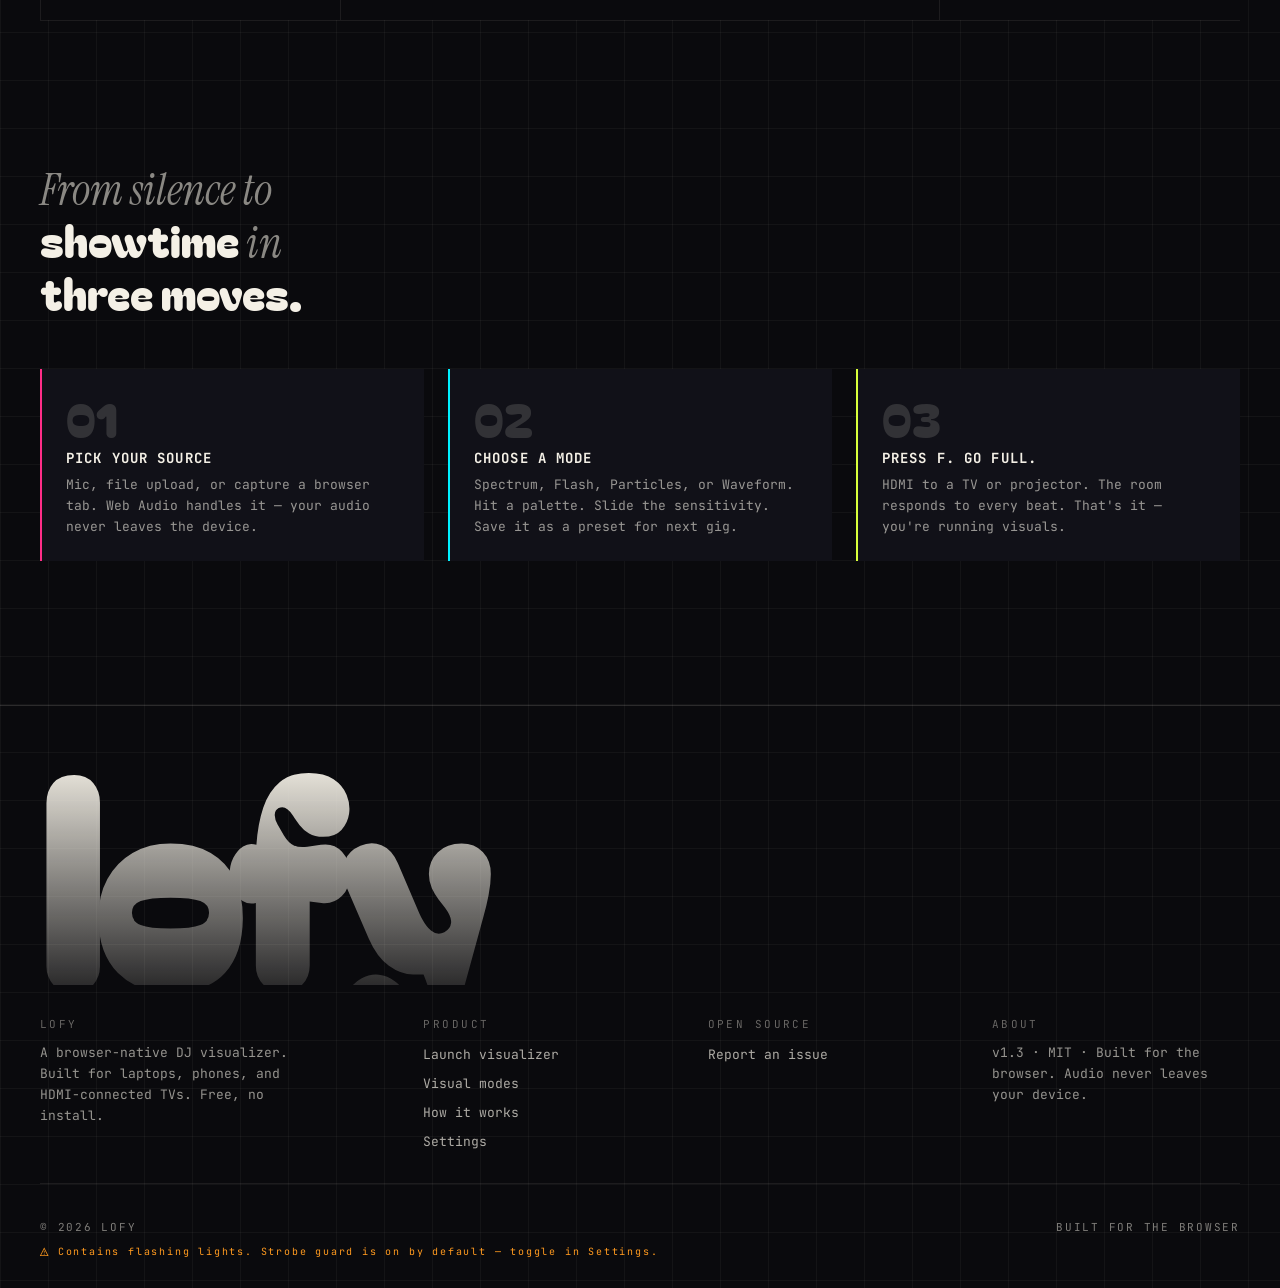
==== commit c46365c0: "v1.3.1 — landing parity with Waveform mode Six small inconsistencies left over from v1.3 where the n" ====
--- a/index.html
+++ b/index.html
@@ -73,7 +73,7 @@
   "featureList": [
     "Real-time beat-reactive visuals",
     "Microphone, file upload, and tab audio capture",
-    "Spectrum bars, Beat Flash, and Particle Storm modes",
+    "Spectrum bars, Beat Flash, Particle Storm, and Waveform oscilloscope modes",
     "Tap-tempo BPM override",
     "Custom palettes and presets",
     "Strobe safety guard",
@@ -152,6 +152,7 @@
           <button class="mode-pill active" data-mode="spectrum">Spectrum</button>
           <button class="mode-pill" data-mode="flash">Flash</button>
           <button class="mode-pill" data-mode="particles">Particles</button>
+          <button class="mode-pill" data-mode="waveform">Waveform</button>
         </div>
       </div>
     </div>
@@ -207,7 +208,7 @@
     <div class="step scroll-in d2">
       <div class="step-num">02</div>
       <h4>Choose a mode</h4>
-      <p>Spectrum, Flash, or Particles. Hit a palette. Slide the sensitivity. Save it as a preset for next gig.</p>
+      <p>Spectrum, Flash, Particles, or Waveform. Hit a palette. Slide the sensitivity. Save it as a preset for next gig.</p>
     </div>
     <div class="step scroll-in d3">
       <div class="step-num">03</div>
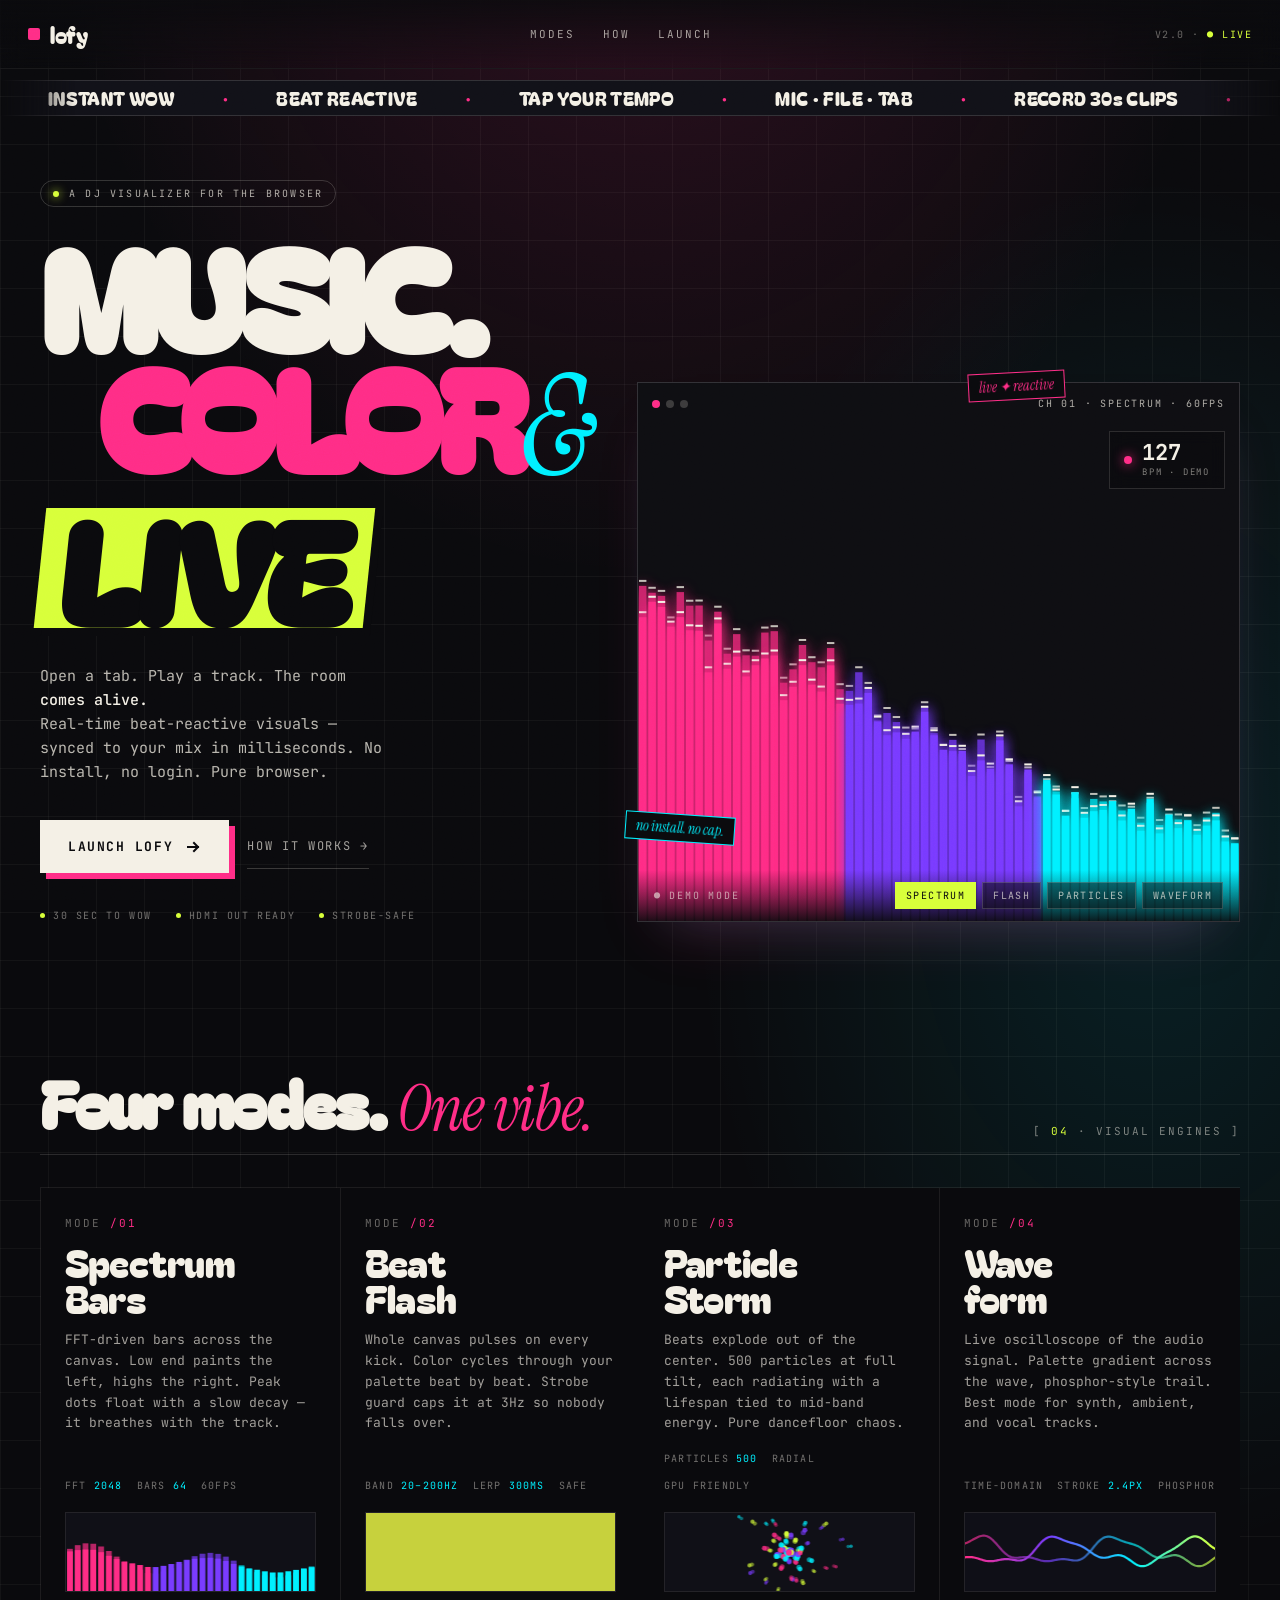
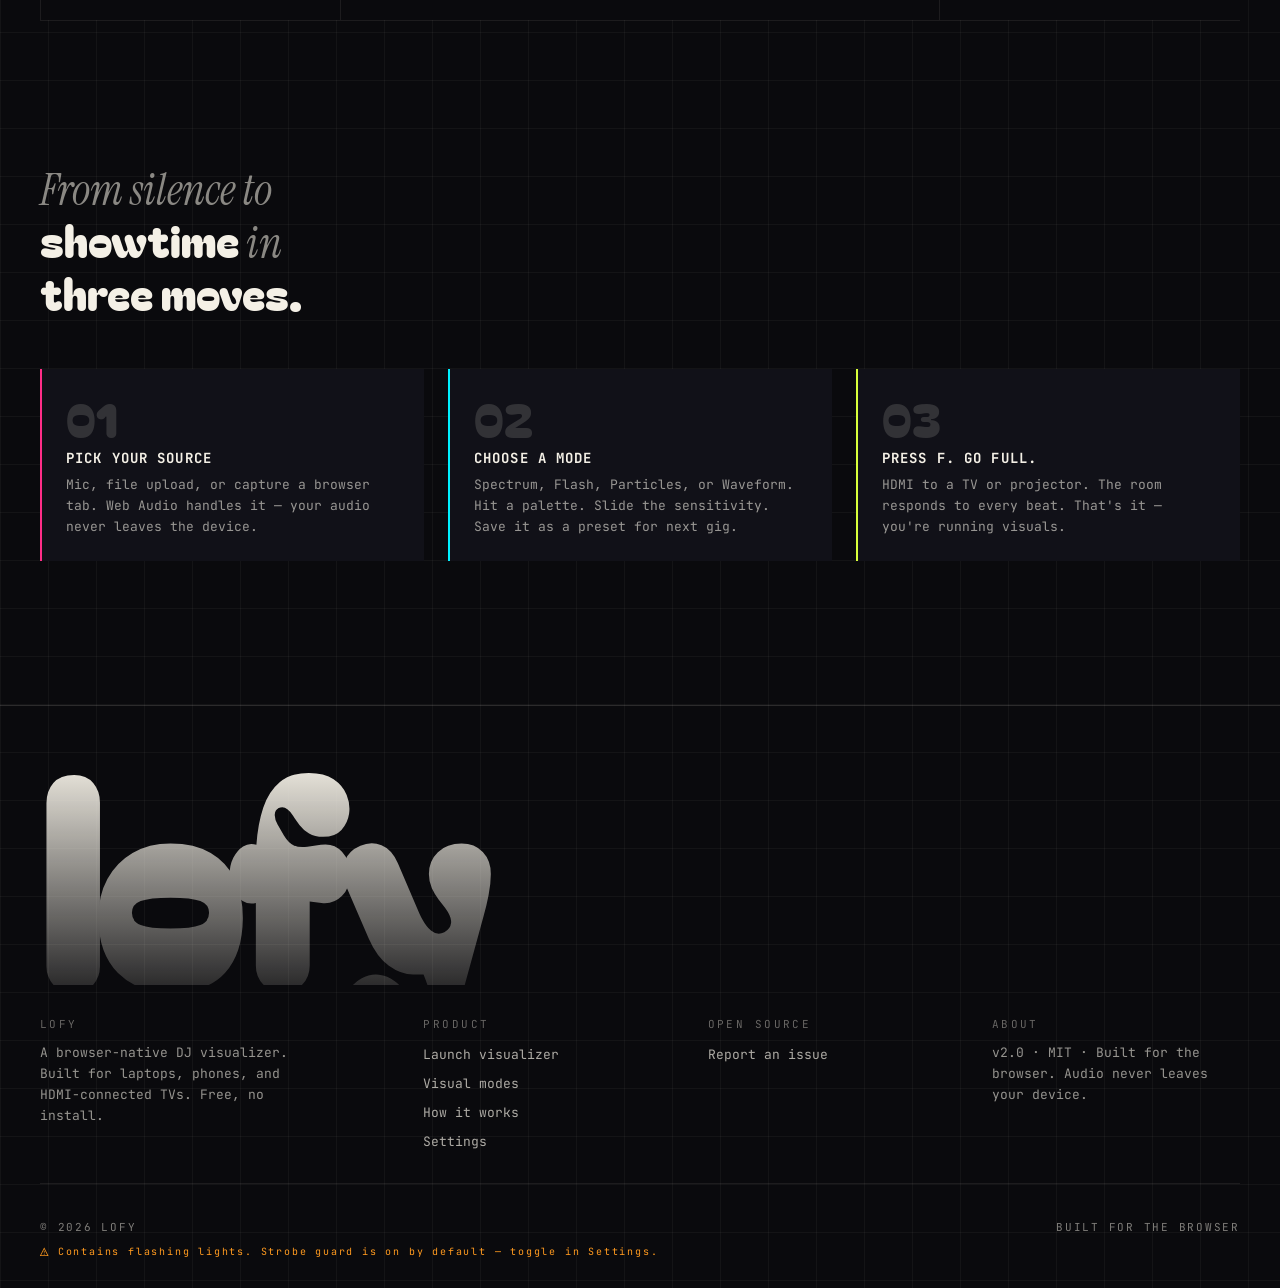
==== commit 64fe99b7: "v2.0.0 — Party Rooms ship 🎉 lofy v2.0 — your device IS the server.  One device hosts. Friends scan a" ====
--- a/index.html
+++ b/index.html
@@ -94,7 +94,7 @@
     <a href="#how">How</a>
     <a href="./app.html">Launch</a>
   </div>
-  <div class="nav-meta">v1.3 · <span>● LIVE</span></div>
+  <div class="nav-meta">v2.0 · <span>● LIVE</span></div>
 </nav>
 <a id="top" tabindex="-1" aria-hidden="true"></a>
 
@@ -243,7 +243,7 @@
     </div>
     <div class="foot-col">
       <div class="foot-h">About</div>
-      <p class="foot-p">v1.3 · <a href="https://github.com/amany2301/lofy/blob/main/LICENSE" target="_blank" rel="noopener">MIT</a> · Built for the browser. Audio never leaves your device.</p>
+      <p class="foot-p">v2.0 · <a href="https://github.com/amany2301/lofy/blob/main/LICENSE" target="_blank" rel="noopener">MIT</a> · Built for the browser. Audio never leaves your device.</p>
     </div>
   </div>
 
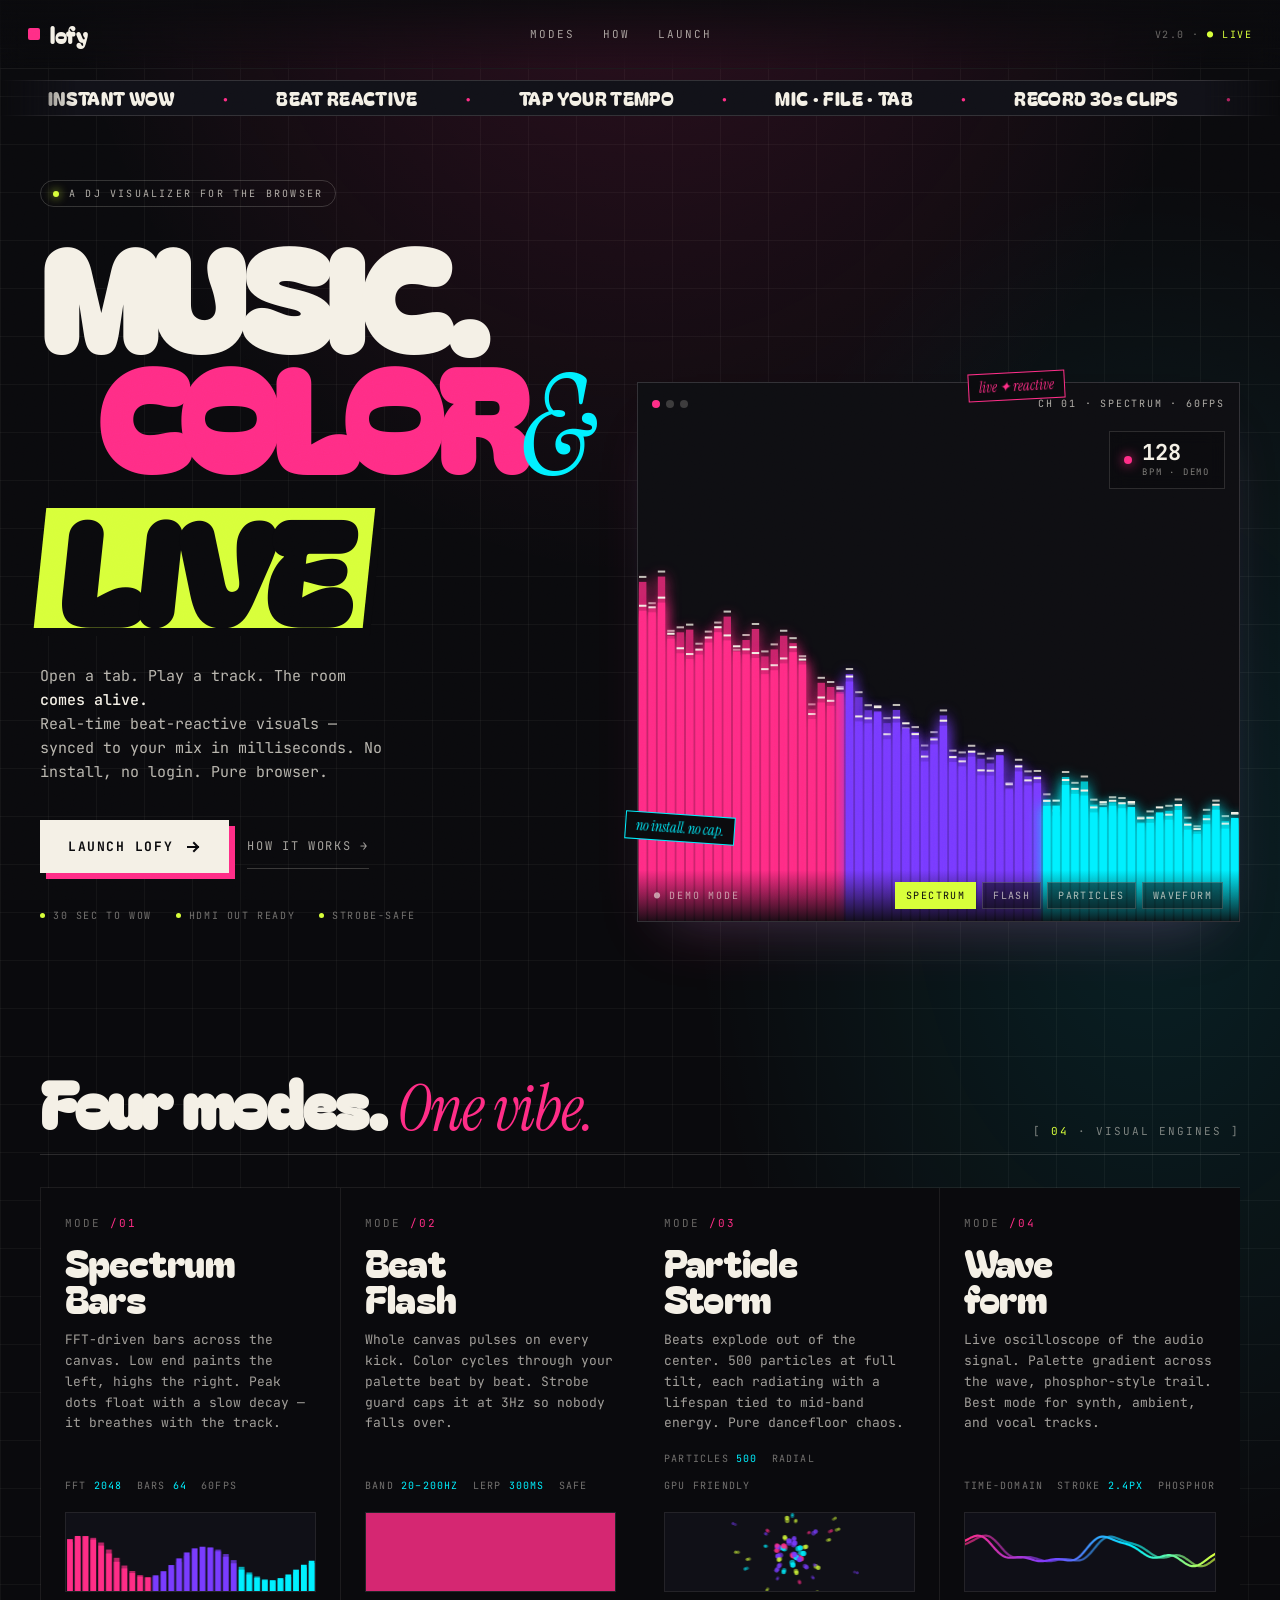
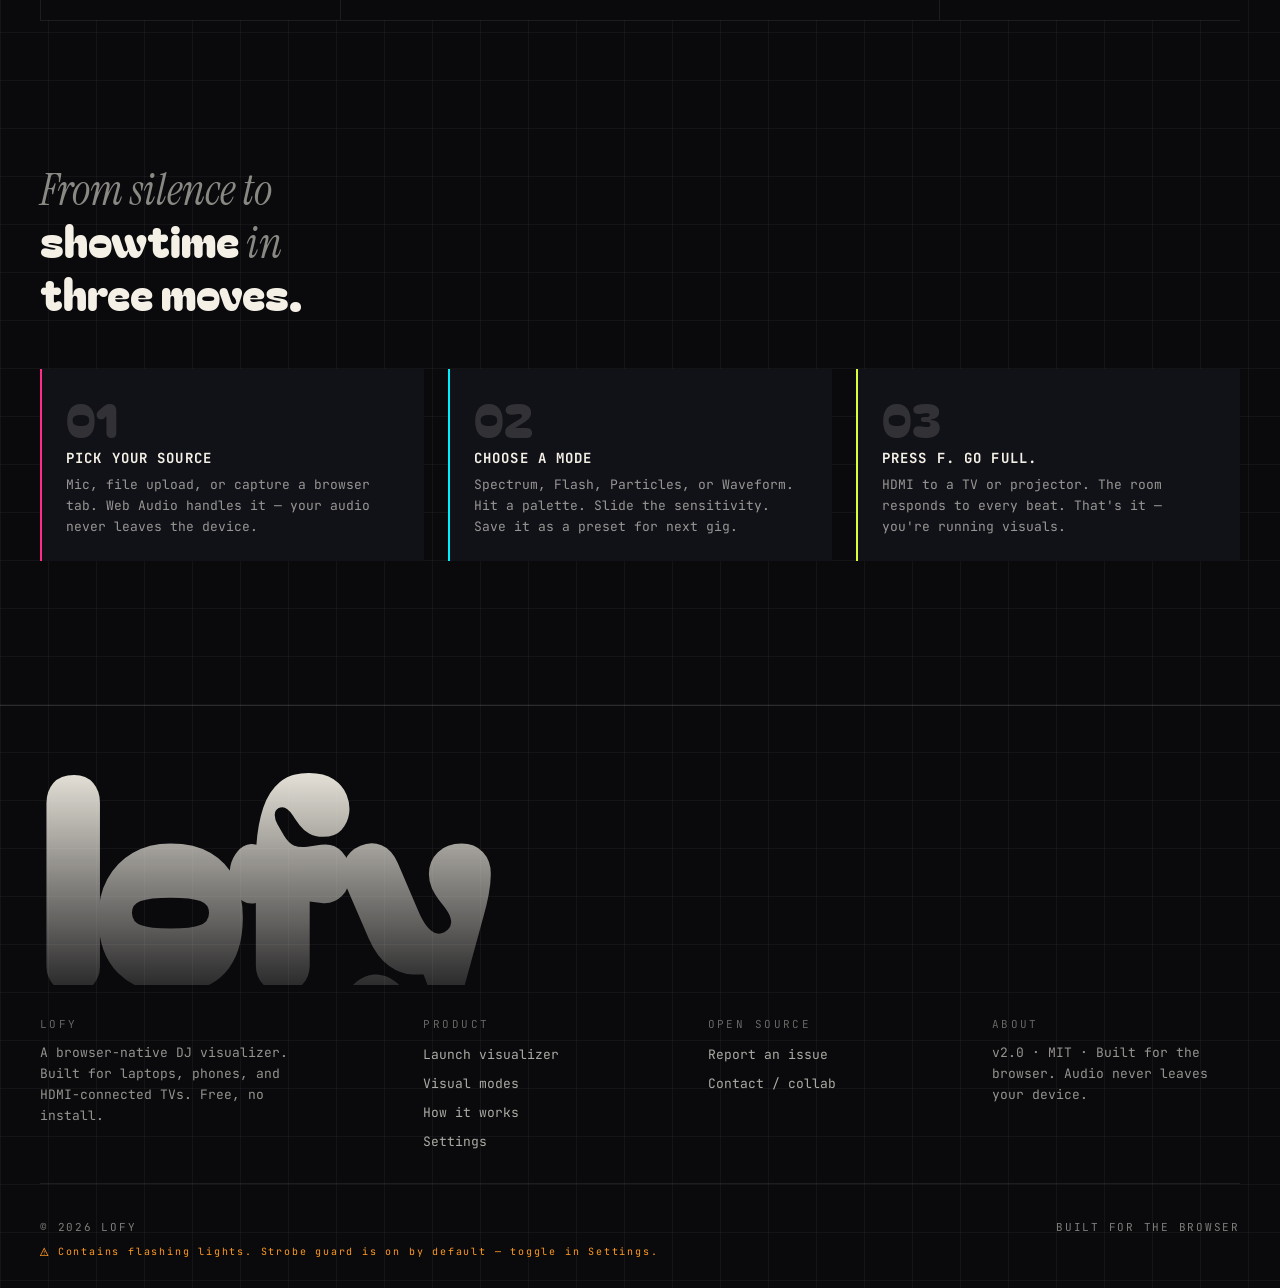
==== commit de9e3a4a: "v2.0.5 — Contact form (Formspree-backed) Adds a "Get in touch" channel so users can report bugs, sug" ====
--- a/index.html
+++ b/index.html
@@ -239,6 +239,7 @@
       <div class="foot-h">Open Source</div>
       <ul class="foot-list">
         <li><a href="https://github.com/amany2301/lofy/issues" target="_blank" rel="noopener">Report an issue</a></li>
+        <li><a href="./app.html#contact">Contact / collab</a></li>
       </ul>
     </div>
     <div class="foot-col">
